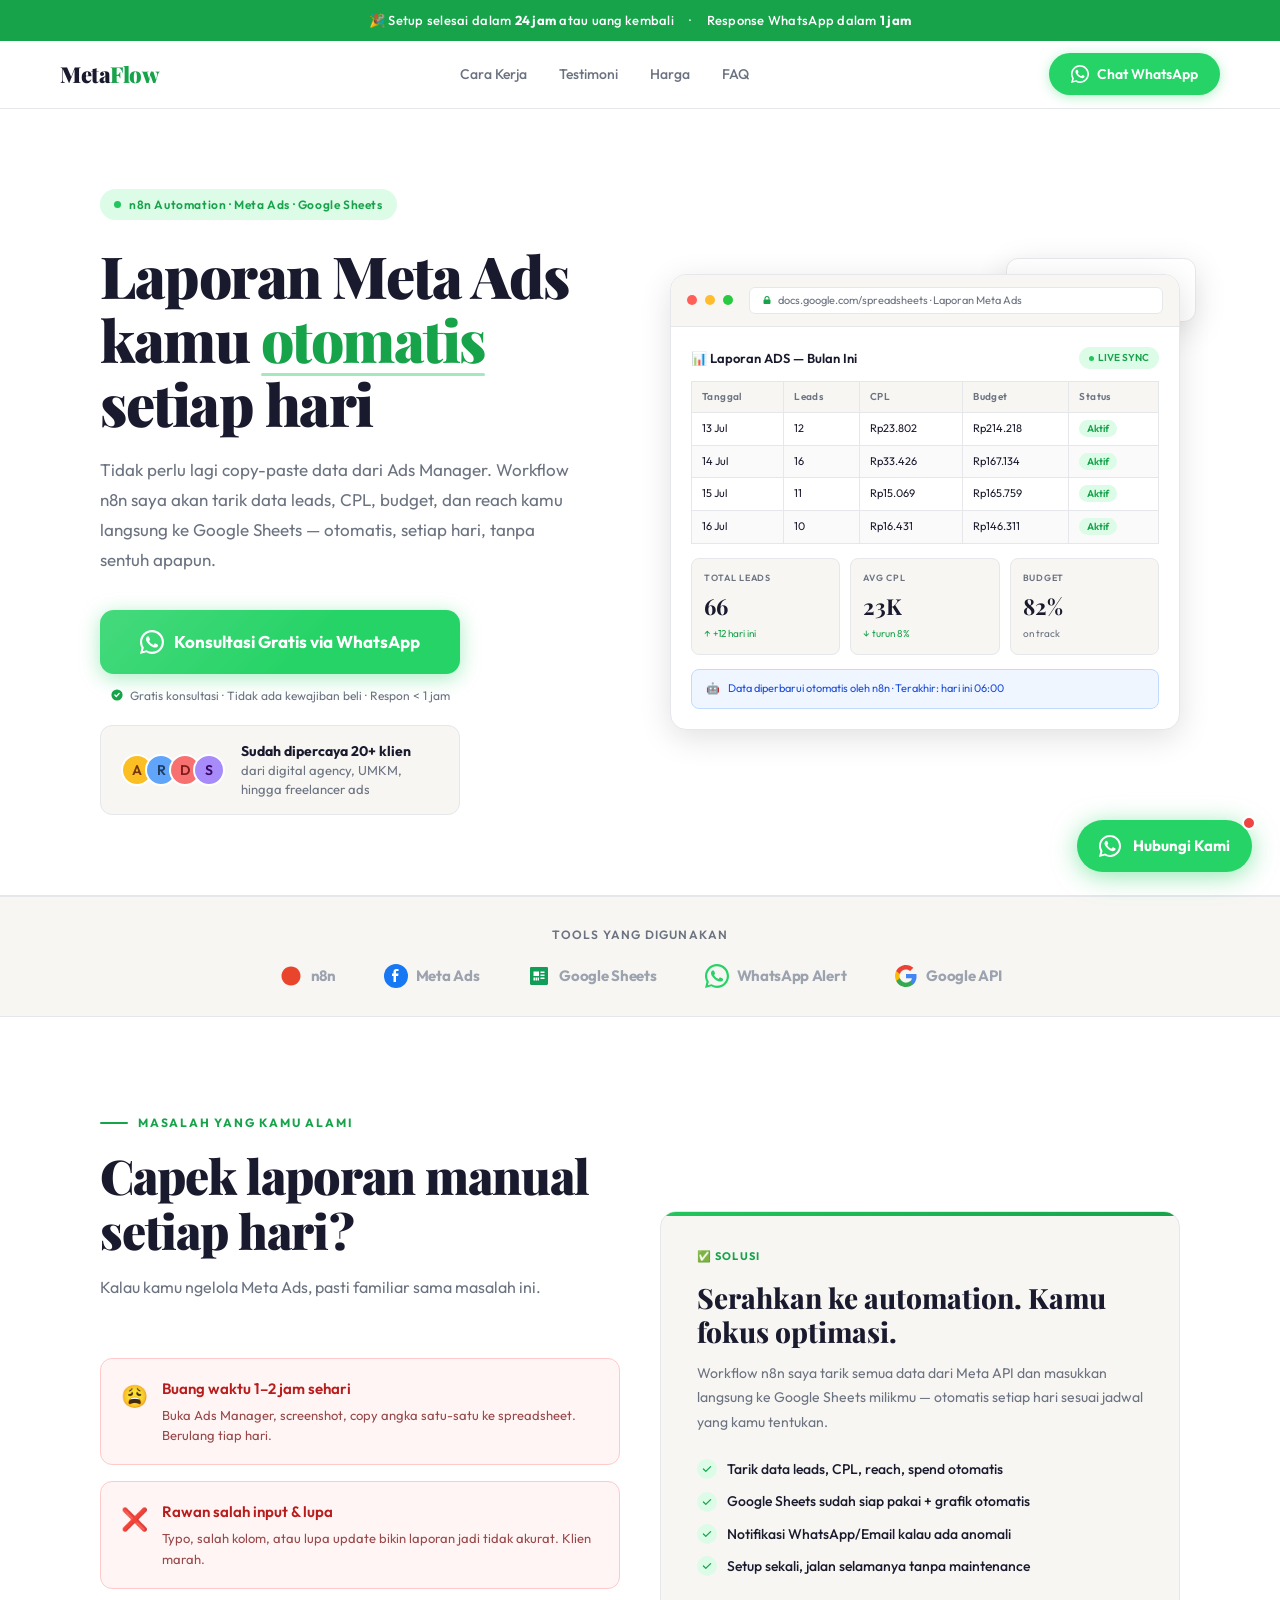
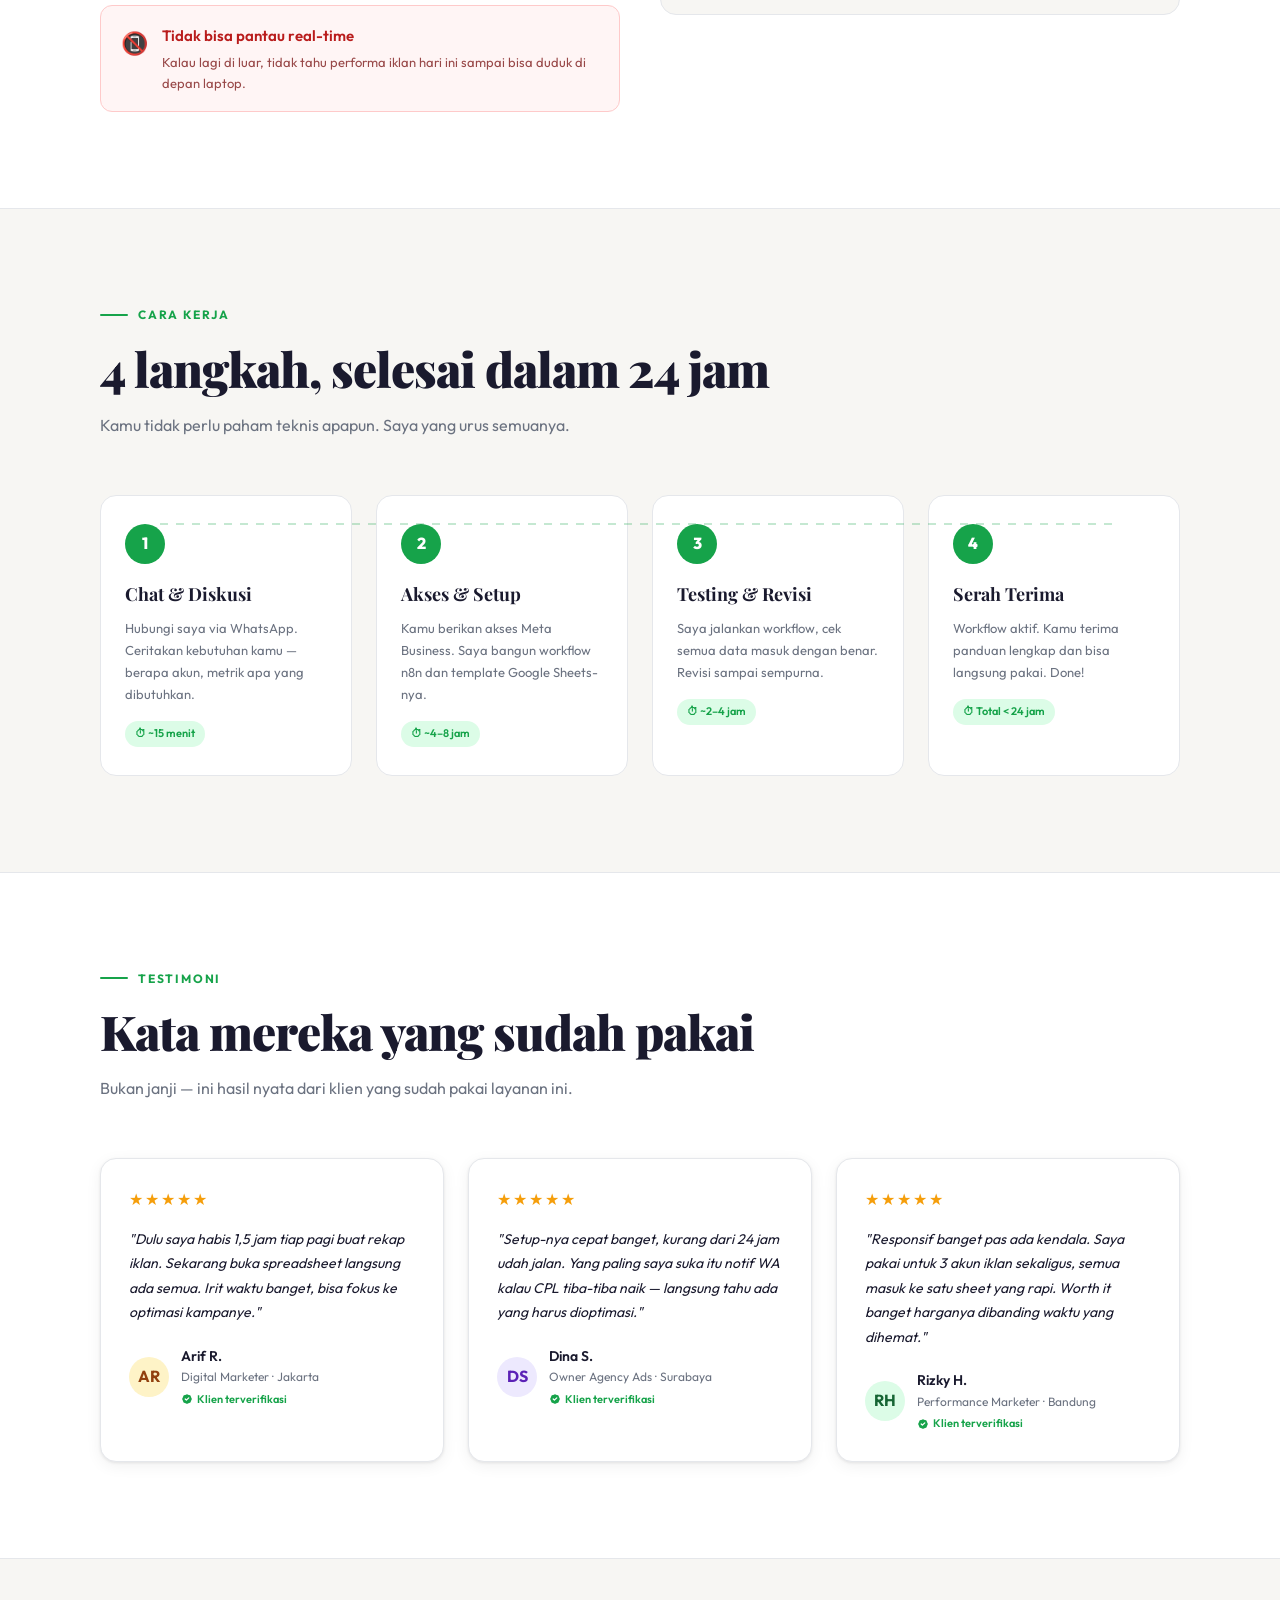
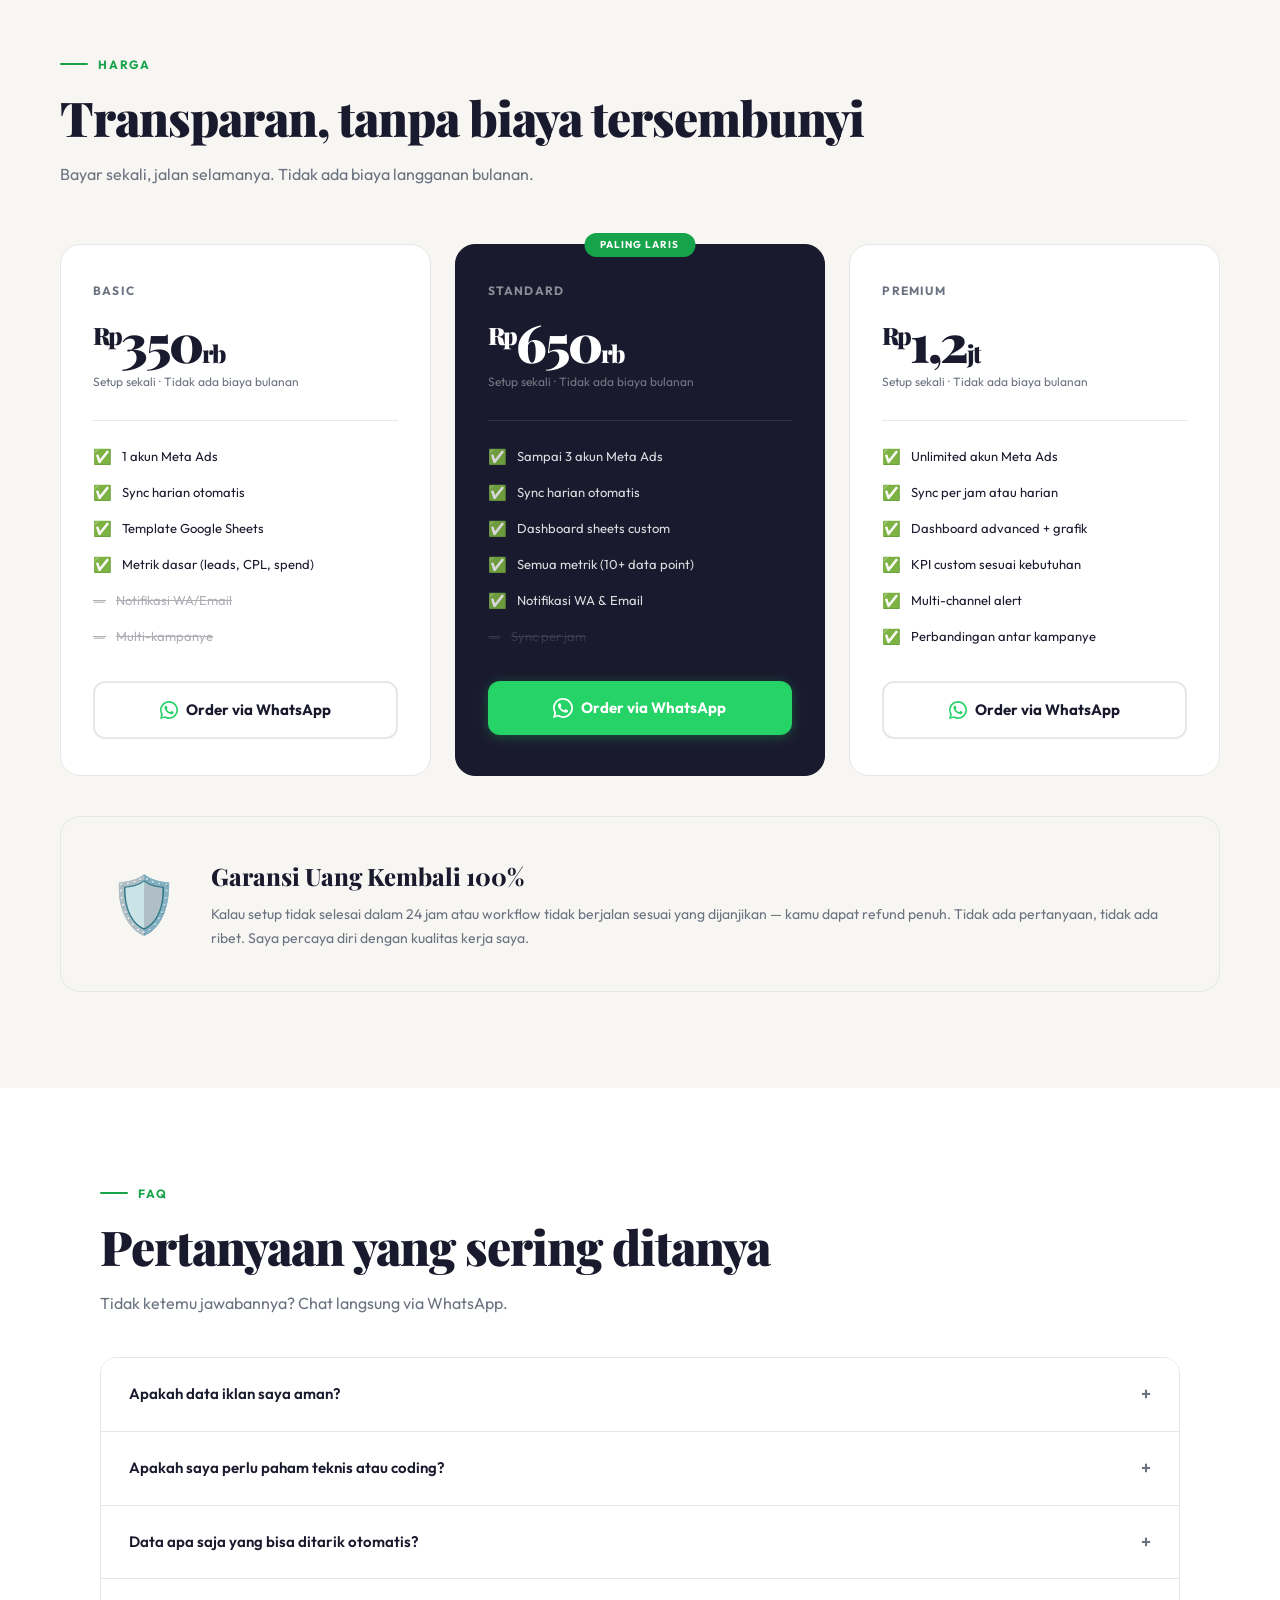
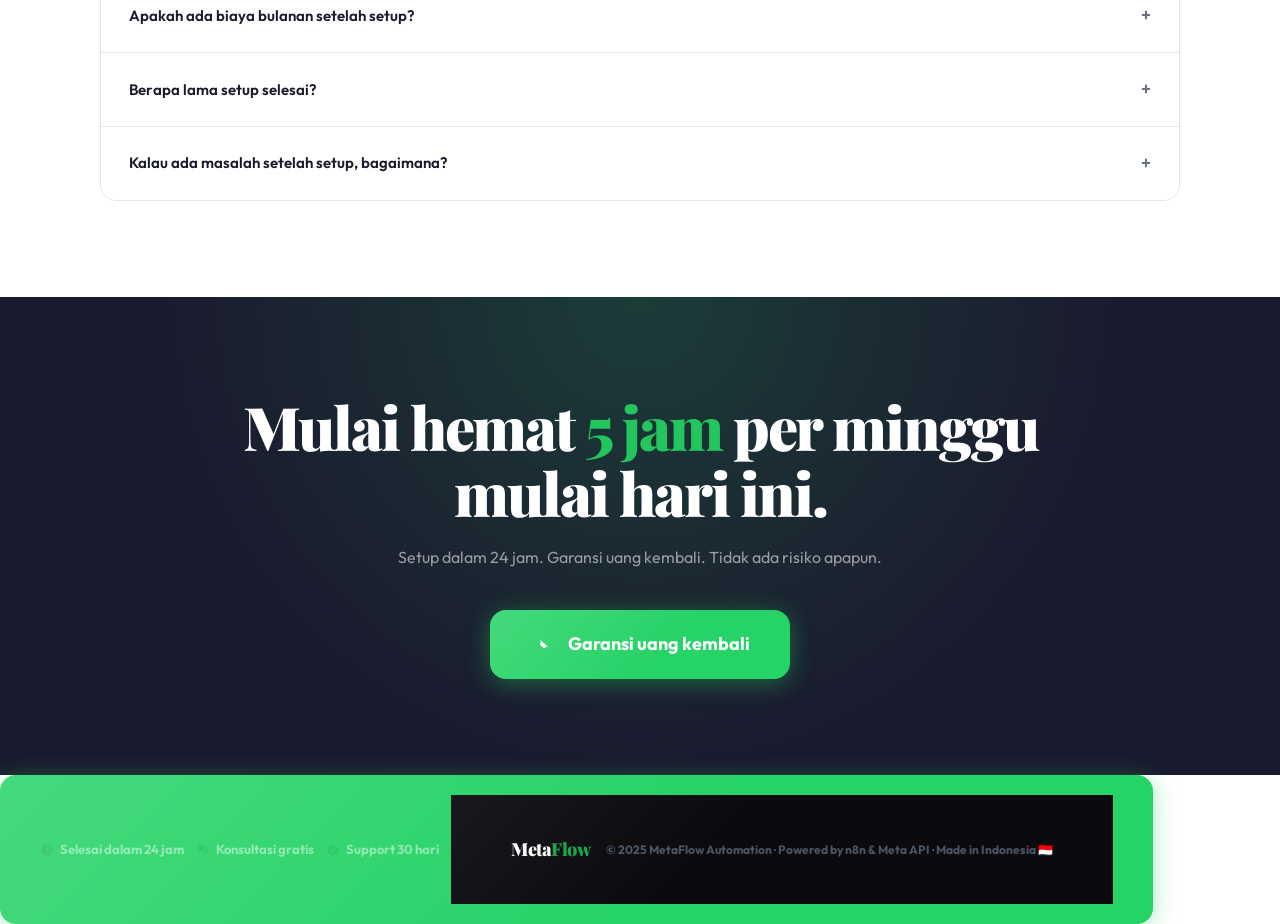
==== index.html @ 10398ea0 "Rename LP_Laporan_Otomatis_Meta_Ads.html to index.html" ====
<!DOCTYPE html>
<html lang="en">
<head>
<meta charset="UTF-8">
<meta name="viewport" content="width=device-width, initial-scale=1.0">
<title>MetaFlow — Auto Meta Ads Reporting to Google Sheets</title>
<link href="https://fonts.googleapis.com/css2?family=Playfair+Display:wght@700;800;900&family=Outfit:wght@300;400;500;600&display=swap" rel="stylesheet">
<link rel="stylesheet" href="style.css">
</head>
<body>

<!-- Topbar -->
<div class="topbar">
  🎉 Setup selesai dalam <strong>24 jam</strong> atau uang kembali
  <span>·</span>
  Response WhatsApp dalam <strong>1 jam</strong>
</div>

<!-- Nav -->
<nav>
  <div class="logo">Meta<em>Flow</em></div>
  <div class="nav-links">
    <a href="#how">Cara Kerja</a>
    <a href="#testi">Testimoni</a>
    <a href="#pricing">Harga</a>
    <a href="#faq">FAQ</a>
  </div>
  <a href="https://wa.me/6285136523690?text=Halo%20min,%20saya%20tertarik%20dengan%20layanan%20laporan%20meta%20Ads%20otomatis" class="nav-wa" target="_blank">
    <svg viewBox="0 0 24 24" fill="currentColor"><path d="M17.472 14.382c-.297-.149-1.758-.867-2.03-.967-.273-.099-.471-.148-.67.15-.197.297-.767.966-.94 1.164-.173.199-.347.223-.644.075-.297-.15-1.255-.463-2.39-1.475-.883-.788-1.48-1.761-1.653-2.059-.173-.297-.018-.458.13-.606.134-.133.298-.347.446-.52.149-.174.198-.298.298-.497.099-.198.05-.371-.025-.52-.075-.149-.669-1.612-.916-2.207-.242-.579-.487-.5-.669-.51-.173-.008-.371-.01-.57-.01-.198 0-.52.074-.792.372-.272.297-1.04 1.016-1.04 2.479 0 1.462 1.065 2.875 1.213 3.074.149.198 2.096 3.2 5.077 4.487.709.306 1.262.489 1.694.625.712.227 1.36.195 1.871.118.571-.085 1.758-.719 2.006-1.413.248-.694.248-1.289.173-1.413-.074-.124-.272-.198-.57-.347z"/><path d="M12 0C5.373 0 0 5.373 0 12c0 2.122.552 4.112 1.516 5.842L0 24l6.335-1.652A11.954 11.954 0 0012 24c6.627 0 12-5.373 12-12S18.627 0 12 0zm0 21.818a9.818 9.818 0 01-5.002-1.366l-.358-.214-3.76.98.999-3.645-.234-.374A9.818 9.818 0 0112 2.182c5.42 0 9.818 4.398 9.818 9.818 0 5.421-4.398 9.818-9.818 9.818z"/></svg>
    Chat WhatsApp
  </a>
</nav>

<!-- HERO -->
<div style="border-bottom:1px solid var(--border)">
<div class="hero">
  <!-- Left -->
  <div>
    <div class="hero-eyebrow">n8n Automation · Meta Ads · Google Sheets</div>
    <h1>Laporan Meta Ads kamu <mark>otomatis</mark> setiap hari</h1>
    <p class="hero-desc">
      Tidak perlu lagi copy-paste data dari Ads Manager. Workflow n8n saya akan tarik data leads, CPL, budget, dan reach kamu langsung ke Google Sheets — otomatis, setiap hari, tanpa sentuh apapun.
    </p>
    <div class="hero-ctas">
      <a href="https://wa.me/6285136523690?text=Halo%20min,%20saya%20tertarik%20dengan%20layanan%20laporan%20meta%20Ads%20otomatis" class="btn-wa-main" target="_blank">
        <svg viewBox="0 0 24 24" fill="currentColor"><path d="M17.472 14.382c-.297-.149-1.758-.867-2.03-.967-.273-.099-.471-.148-.67.15-.197.297-.767.966-.94 1.164-.173.199-.347.223-.644.075-.297-.15-1.255-.463-2.39-1.475-.883-.788-1.48-1.761-1.653-2.059-.173-.297-.018-.458.13-.606.134-.133.298-.347.446-.52.149-.174.198-.298.298-.497.099-.198.05-.371-.025-.52-.075-.149-.669-1.612-.916-2.207-.242-.579-.487-.5-.669-.51-.173-.008-.371-.01-.57-.01-.198 0-.52.074-.792.372-.272.297-1.04 1.016-1.04 2.479 0 1.462 1.065 2.875 1.213 3.074.149.198 2.096 3.2 5.077 4.487.709.306 1.262.489 1.694.625.712.227 1.36.195 1.871.118.571-.085 1.758-.719 2.006-1.413.248-.694.248-1.289.173-1.413-.074-.124-.272-.198-.57-.347z"/><path d="M12 0C5.373 0 0 5.373 0 12c0 2.122.552 4.112 1.516 5.842L0 24l6.335-1.652A11.954 11.954 0 0012 24c6.627 0 12-5.373 12-12S18.627 0 12 0zm0 21.818a9.818 9.818 0 01-5.002-1.366l-.358-.214-3.76.98.999-3.645-.234-.374A9.818 9.818 0 0112 2.182c5.42 0 9.818 4.398 9.818 9.818 0 5.421-4.398 9.818-9.818 9.818z"/></svg>
        Konsultasi Gratis via WhatsApp
      </a>
      <div class="btn-wa-sub">
        <svg viewBox="0 0 20 20" fill="currentColor"><path fill-rule="evenodd" d="M10 18a8 8 0 100-16 8 8 0 000 16zm3.707-9.293a1 1 0 00-1.414-1.414L9 10.586 7.707 9.293a1 1 0 00-1.414 1.414l2 2a1 1 0 001.414 0l4-4z" clip-rule="evenodd"/></svg>
        Gratis konsultasi · Tidak ada kewajiban beli · Respon &lt; 1 jam
      </div>
      <div class="hero-trust">
        <div class="trust-avatars">
          <div class="av av-1">A</div>
          <div class="av av-2">R</div>
          <div class="av av-3">D</div>
          <div class="av av-4">S</div>
        </div>
        <div class="trust-text">
          <strong>Sudah dipercaya 20+ klien</strong>
          dari digital agency, UMKM, hingga freelancer ads
        </div>
      </div>
    </div>
  </div>

  <!-- Right: Mockup -->
  <div class="hero-visual">
    <div class="badge-float" style="top:-16px;right:-16px">
      <div class="badge-float-icon">⚡</div>
      <div>
        <div style="font-size:13px;font-weight:700;color:var(--ink)">Auto-Sync</div>
        <div class="badge-float-text">Jalan tiap hari otomatis</div>
      </div>
    </div>
    <div class="mockup-wrap">
      <div class="mockup-bar">
        <div class="dot dot-r"></div>
        <div class="dot dot-y"></div>
        <div class="dot dot-g"></div>
        <div class="mockup-url">
          <svg viewBox="0 0 20 20" fill="currentColor"><path fill-rule="evenodd" d="M5 9V7a5 5 0 0110 0v2a2 2 0 012 2v5a2 2 0 01-2 2H5a2 2 0 01-2-2v-5a2 2 0 012-2zm8-2v2H7V7a3 3 0 016 0z" clip-rule="evenodd"/></svg>
          docs.google.com/spreadsheets · Laporan Meta Ads
        </div>
      </div>
      <div class="sheet-mock">
        <div class="sheet-title">
          📊 Laporan ADS — Bulan Ini
          <span class="sheet-live">LIVE SYNC</span>
        </div>
        <table class="sheet-table">
          <thead>
            <tr>
              <th>Tanggal</th><th>Leads</th><th>CPL</th><th>Budget</th><th>Status</th>
            </tr>
          </thead>
          <tbody>
            <tr><td>13 Jul</td><td>12</td><td>Rp23.802</td><td>Rp214.218</td><td><span class="chip-aktif">Aktif</span></td></tr>
            <tr><td>14 Jul</td><td>16</td><td>Rp33.426</td><td>Rp167.134</td><td><span class="chip-aktif">Aktif</span></td></tr>
            <tr><td>15 Jul</td><td>11</td><td>Rp15.069</td><td>Rp165.759</td><td><span class="chip-aktif">Aktif</span></td></tr>
            <tr><td>16 Jul</td><td>10</td><td>Rp16.431</td><td>Rp146.311</td><td><span class="chip-aktif">Aktif</span></td></tr>
          </tbody>
        </table>
        <div class="kpi-row">
          <div class="kpi-box">
            <div class="kpi-label">TOTAL LEADS</div>
            <div class="kpi-val">66</div>
            <div class="kpi-change up">↑ +12 hari ini</div>
          </div>
          <div class="kpi-box">
            <div class="kpi-label">AVG CPL</div>
            <div class="kpi-val">23K</div>
            <div class="kpi-change up">↓ turun 8%</div>
          </div>
          <div class="kpi-box">
            <div class="kpi-label">BUDGET</div>
            <div class="kpi-val">82%</div>
            <div class="kpi-change" style="color:var(--muted)">on track</div>
          </div>
        </div>
        <div class="auto-note">
          <span>🤖</span>
          <span>Data diperbarui otomatis oleh n8n · Terakhir: hari ini 06:00</span>
        </div>
      </div>
    </div>
  </div>
</div>
</div>

<!-- LOGOS -->
<div class="logos-section">
  <div class="logos-label">TOOLS YANG DIGUNAKAN</div>
  <div class="logos-row">
    <div class="logo-item">
      <svg viewBox="0 0 24 24" fill="#e8452c"><path d="M21.5 12c0 5.25-4.25 9.5-9.5 9.5S2.5 17.25 2.5 12 6.75 2.5 12 2.5 21.5 6.75 21.5 12z"/></svg>
      n8n
    </div>
    <div class="logo-item">
      <svg viewBox="0 0 24 24" fill="#1877f2"><rect width="24" height="24" rx="12" fill="#1877f2"/><path d="M14.5 7h-1.8C12.1 7 12 7.4 12 8v1.5h2.5l-.3 2.5H12V18h-2.5v-6H8V9.5h1.5V7.8C9.5 6 10.6 5 12.3 5c.8 0 2.2.1 2.2.1V7z" fill="white"/></svg>
      Meta Ads
    </div>
    <div class="logo-item">
      <svg viewBox="0 0 24 24"><path fill="#0f9d58" d="M19.86 3H4.14A1.14 1.14 0 003 4.14v15.72A1.14 1.14 0 004.14 21h15.72A1.14 1.14 0 0021 19.86V4.14A1.14 1.14 0 0019.86 3z"/><path fill="white" d="M13.5 7.5h4v1.5h-4zm0 3h4v1.5h-4zm0 3h4v1.5h-4zM6.5 7.5h5.5v4.5H6.5zm0 6h1.5v3H6.5zm2 0h1.5v3H8.5zm2 0h1.5v3h-1.5z"/></svg>
      Google Sheets
    </div>
    <div class="logo-item">
      <svg viewBox="0 0 24 24" fill="#25D366"><path d="M17.472 14.382c-.297-.149-1.758-.867-2.03-.967-.273-.099-.471-.148-.67.15-.197.297-.767.966-.94 1.164-.173.199-.347.223-.644.075-.297-.15-1.255-.463-2.39-1.475-.883-.788-1.48-1.761-1.653-2.059-.173-.297-.018-.458.13-.606.134-.133.298-.347.446-.52.149-.174.198-.298.298-.497.099-.198.05-.371-.025-.52-.075-.149-.669-1.612-.916-2.207-.242-.579-.487-.5-.669-.51-.173-.008-.371-.01-.57-.01-.198 0-.52.074-.792.372-.272.297-1.04 1.016-1.04 2.479 0 1.462 1.065 2.875 1.213 3.074.149.198 2.096 3.2 5.077 4.487.709.306 1.262.489 1.694.625.712.227 1.36.195 1.871.118.571-.085 1.758-.719 2.006-1.413.248-.694.248-1.289.173-1.413-.074-.124-.272-.198-.57-.347z"/><path d="M12 0C5.373 0 0 5.373 0 12c0 2.122.552 4.112 1.516 5.842L0 24l6.335-1.652A11.954 11.954 0 0012 24c6.627 0 12-5.373 12-12S18.627 0 12 0zm0 21.818a9.818 9.818 0 01-5.002-1.366l-.358-.214-3.76.98.999-3.645-.234-.374A9.818 9.818 0 0112 2.182c5.42 0 9.818 4.398 9.818 9.818 0 5.421-4.398 9.818-9.818 9.818z"/></svg>
      WhatsApp Alert
    </div>
    <div class="logo-item">
      <svg viewBox="0 0 24 24" fill="#4285f4"><path d="M22.56 12.25c0-.78-.07-1.53-.2-2.25H12v4.26h5.92c-.26 1.37-1.04 2.53-2.21 3.31v2.77h3.57c2.08-1.92 3.28-4.74 3.28-8.09z"/><path fill="#34a853" d="M12 23c2.97 0 5.46-.98 7.28-2.66l-3.57-2.77c-.98.66-2.23 1.06-3.71 1.06-2.86 0-5.29-1.93-6.16-4.53H2.18v2.84C3.99 20.53 7.7 23 12 23z"/><path fill="#fbbc05" d="M5.84 14.09c-.22-.66-.35-1.36-.35-2.09s.13-1.43.35-2.09V7.07H2.18C1.43 8.55 1 10.22 1 12s.43 3.45 1.18 4.93l2.85-2.22.81-.62z"/><path fill="#ea4335" d="M12 5.38c1.62 0 3.06.56 4.21 1.64l3.15-3.15C17.45 2.09 14.97 1 12 1 7.7 1 3.99 3.47 2.18 7.07l3.66 2.84c.87-2.6 3.3-4.53 6.16-4.53z"/></svg>
      Google API
    </div>
  </div>
</div>

<!-- PROBLEM / SOLUTION -->
<section id="problem">
  <div class="problem-grid">
    <div>
      <div class="section-super">MASALAH YANG KAMU ALAMI</div>
      <h2 class="section-h2">Capek laporan manual setiap hari?</h2>
      <p class="section-sub">Kalau kamu ngelola Meta Ads, pasti familiar sama masalah ini.</p>
      <div class="problem-list reveal">
        <div class="problem-item">
          <div class="problem-icon">😩</div>
          <div class="problem-text">
            <strong>Buang waktu 1–2 jam sehari</strong>
            <p>Buka Ads Manager, screenshot, copy angka satu-satu ke spreadsheet. Berulang tiap hari.</p>
          </div>
        </div>
        <div class="problem-item">
          <div class="problem-icon">❌</div>
          <div class="problem-text">
            <strong>Rawan salah input & lupa</strong>
            <p>Typo, salah kolom, atau lupa update bikin laporan jadi tidak akurat. Klien marah.</p>
          </div>
        </div>
        <div class="problem-item">
          <div class="problem-icon">📵</div>
          <div class="problem-text">
            <strong>Tidak bisa pantau real-time</strong>
            <p>Kalau lagi di luar, tidak tahu performa iklan hari ini sampai bisa duduk di depan laptop.</p>
          </div>
        </div>
      </div>
    </div>
    <div class="solution-card reveal">
      <div class="solution-tag">✅ SOLUSI</div>
      <div class="solution-h">Serahkan ke automation. Kamu fokus optimasi.</div>
      <p class="solution-p">Workflow n8n saya tarik semua data dari Meta API dan masukkan langsung ke Google Sheets milikmu — otomatis setiap hari sesuai jadwal yang kamu tentukan.</p>
      <div class="solution-features">
        <div class="sf-item">
          <div class="sf-check"><svg viewBox="0 0 20 20" fill="currentColor"><path fill-rule="evenodd" d="M16.707 5.293a1 1 0 010 1.414l-8 8a1 1 0 01-1.414 0l-4-4a1 1 0 011.414-1.414L8 12.586l7.293-7.293a1 1 0 011.414 0z" clip-rule="evenodd"/></svg></div>
          Tarik data leads, CPL, reach, spend otomatis
        </div>
        <div class="sf-item">
          <div class="sf-check"><svg viewBox="0 0 20 20" fill="currentColor"><path fill-rule="evenodd" d="M16.707 5.293a1 1 0 010 1.414l-8 8a1 1 0 01-1.414 0l-4-4a1 1 0 011.414-1.414L8 12.586l7.293-7.293a1 1 0 011.414 0z" clip-rule="evenodd"/></svg></div>
          Google Sheets sudah siap pakai + grafik otomatis
        </div>
        <div class="sf-item">
          <div class="sf-check"><svg viewBox="0 0 20 20" fill="currentColor"><path fill-rule="evenodd" d="M16.707 5.293a1 1 0 010 1.414l-8 8a1 1 0 01-1.414 0l-4-4a1 1 0 011.414-1.414L8 12.586l7.293-7.293a1 1 0 011.414 0z" clip-rule="evenodd"/></svg></div>
          Notifikasi WhatsApp/Email kalau ada anomali
        </div>
        <div class="sf-item">
          <div class="sf-check"><svg viewBox="0 0 20 20" fill="currentColor"><path fill-rule="evenodd" d="M16.707 5.293a1 1 0 010 1.414l-8 8a1 1 0 01-1.414 0l-4-4a1 1 0 011.414-1.414L8 12.586l7.293-7.293a1 1 0 011.414 0z" clip-rule="evenodd"/></svg></div>
          Setup sekali, jalan selamanya tanpa maintenance
        </div>
      </div>
    </div>
  </div>
</section>

<!-- HOW IT WORKS -->
<div class="how-section" id="how" style="padding: 96px 0">
  <div style="max-width:1200px;margin:0 auto;padding:0 60px">
    <div class="section-super">CARA KERJA</div>
    <h2 class="section-h2">4 langkah, selesai dalam 24 jam</h2>
    <p class="section-sub">Kamu tidak perlu paham teknis apapun. Saya yang urus semuanya.</p>
    <div class="how-steps reveal">
      <div class="how-step">
        <div class="step-badge">1</div>
        <h3>Chat & Diskusi</h3>
        <p>Hubungi saya via WhatsApp. Ceritakan kebutuhan kamu — berapa akun, metrik apa yang dibutuhkan.</p>
        <div class="step-time">⏱ ~15 menit</div>
      </div>
      <div class="how-step">
        <div class="step-badge">2</div>
        <h3>Akses & Setup</h3>
        <p>Kamu berikan akses Meta Business. Saya bangun workflow n8n dan template Google Sheets-nya.</p>
        <div class="step-time">⏱ ~4–8 jam</div>
      </div>
      <div class="how-step">
        <div class="step-badge">3</div>
        <h3>Testing & Revisi</h3>
        <p>Saya jalankan workflow, cek semua data masuk dengan benar. Revisi sampai sempurna.</p>
        <div class="step-time">⏱ ~2–4 jam</div>
      </div>
      <div class="how-step">
        <div class="step-badge">4</div>
        <h3>Serah Terima</h3>
        <p>Workflow aktif. Kamu terima panduan lengkap dan bisa langsung pakai. Done!</p>
        <div class="step-time">⏱ Total &lt; 24 jam</div>
      </div>
    </div>
  </div>
</div>

<!-- TESTIMONIALS -->
<section id="testi">
  <div class="section-super">TESTIMONI</div>
  <h2 class="section-h2">Kata mereka yang sudah pakai</h2>
  <p class="section-sub">Bukan janji — ini hasil nyata dari klien yang sudah pakai layanan ini.</p>
  <div class="testi-grid reveal">
    <div class="testi-card">
      <div class="stars">★★★★★</div>
      <p class="testi-text">"Dulu saya habis 1,5 jam tiap pagi buat rekap iklan. Sekarang buka spreadsheet langsung ada semua. Irit waktu banget, bisa fokus ke optimasi kampanye."</p>
      <div class="testi-author">
        <div class="testi-av" style="background:#fef3c7;color:#92400e">AR</div>
        <div>
          <div class="testi-name">Arif R.</div>
          <div class="testi-role">Digital Marketer · Jakarta</div>
          <div class="verified">
            <svg viewBox="0 0 20 20" fill="currentColor"><path fill-rule="evenodd" d="M6.267 3.455a3.066 3.066 0 001.745-.723 3.066 3.066 0 013.976 0 3.066 3.066 0 001.745.723 3.066 3.066 0 012.812 2.812c.051.643.304 1.254.723 1.745a3.066 3.066 0 010 3.976 3.066 3.066 0 00-.723 1.745 3.066 3.066 0 01-2.812 2.812 3.066 3.066 0 00-1.745.723 3.066 3.066 0 01-3.976 0 3.066 3.066 0 00-1.745-.723 3.066 3.066 0 01-2.812-2.812 3.066 3.066 0 00-.723-1.745 3.066 3.066 0 010-3.976 3.066 3.066 0 00.723-1.745 3.066 3.066 0 012.812-2.812zm7.44 5.252a1 1 0 00-1.414-1.414L9 10.586 7.707 9.293a1 1 0 00-1.414 1.414l2 2a1 1 0 001.414 0l4-4z" clip-rule="evenodd"/></svg>
            Klien terverifikasi
          </div>
        </div>
      </div>
    </div>
    <div class="testi-card">
      <div class="stars">★★★★★</div>
      <p class="testi-text">"Setup-nya cepat banget, kurang dari 24 jam udah jalan. Yang paling saya suka itu notif WA kalau CPL tiba-tiba naik — langsung tahu ada yang harus dioptimasi."</p>
      <div class="testi-author">
        <div class="testi-av" style="background:#ede9fe;color:#5b21b6">DS</div>
        <div>
          <div class="testi-name">Dina S.</div>
          <div class="testi-role">Owner Agency Ads · Surabaya</div>
          <div class="verified">
            <svg viewBox="0 0 20 20" fill="currentColor"><path fill-rule="evenodd" d="M6.267 3.455a3.066 3.066 0 001.745-.723 3.066 3.066 0 013.976 0 3.066 3.066 0 001.745.723 3.066 3.066 0 012.812 2.812c.051.643.304 1.254.723 1.745a3.066 3.066 0 010 3.976 3.066 3.066 0 00-.723 1.745 3.066 3.066 0 01-2.812 2.812 3.066 3.066 0 00-1.745.723 3.066 3.066 0 01-3.976 0 3.066 3.066 0 00-1.745-.723 3.066 3.066 0 01-2.812-2.812 3.066 3.066 0 00-.723-1.745 3.066 3.066 0 010-3.976 3.066 3.066 0 00.723-1.745 3.066 3.066 0 012.812-2.812zm7.44 5.252a1 1 0 00-1.414-1.414L9 10.586 7.707 9.293a1 1 0 00-1.414 1.414l2 2a1 1 0 001.414 0l4-4z" clip-rule="evenodd"/></svg>
            Klien terverifikasi
          </div>
        </div>
      </div>
    </div>
    <div class="testi-card">
      <div class="stars">★★★★★</div>
      <p class="testi-text">"Responsif banget pas ada kendala. Saya pakai untuk 3 akun iklan sekaligus, semua masuk ke satu sheet yang rapi. Worth it banget harganya dibanding waktu yang dihemat."</p>
      <div class="testi-author">
        <div class="testi-av" style="background:#dcfce7;color:#166534">RH</div>
        <div>
          <div class="testi-name">Rizky H.</div>
          <div class="testi-role">Performance Marketer · Bandung</div>
          <div class="verified">
            <svg viewBox="0 0 20 20" fill="currentColor"><path fill-rule="evenodd" d="M6.267 3.455a3.066 3.066 0 001.745-.723 3.066 3.066 0 013.976 0 3.066 3.066 0 001.745.723 3.066 3.066 0 012.812 2.812c.051.643.304 1.254.723 1.745a3.066 3.066 0 010 3.976 3.066 3.066 0 00-.723 1.745 3.066 3.066 0 01-2.812 2.812 3.066 3.066 0 00-1.745.723 3.066 3.066 0 01-3.976 0 3.066 3.066 0 00-1.745-.723 3.066 3.066 0 01-2.812-2.812 3.066 3.066 0 00-.723-1.745 3.066 3.066 0 010-3.976 3.066 3.066 0 00.723-1.745 3.066 3.066 0 012.812-2.812zm7.44 5.252a1 1 0 00-1.414-1.414L9 10.586 7.707 9.293a1 1 0 00-1.414 1.414l2 2a1 1 0 001.414 0l4-4z" clip-rule="evenodd"/></svg>
            Klien terverifikasi
          </div>
        </div>
      </div>
    </div>
  </div>
</section>

<!-- PRICING -->
<section id="pricing" style="background:var(--off);max-width:100%;padding:96px 60px;border-top:1px solid var(--border)">
<div style="max-width:1200px;margin:0 auto">
  <div class="section-super">HARGA</div>
  <h2 class="section-h2">Transparan, tanpa biaya tersembunyi</h2>
  <p class="section-sub">Bayar sekali, jalan selamanya. Tidak ada biaya langganan bulanan.</p>
  <div class="pricing-grid reveal">
    <div class="price-card">
      <div class="price-tier">BASIC</div>
      <div class="price-num"><span class="price-sup">Rp</span>350<span style="font-size:24px">rb</span></div>
      <div class="price-note">Setup sekali · Tidak ada biaya bulanan</div>
      <div class="price-sep"></div>
      <div class="feat-list">
        <div class="feat-item"><span class="feat-icon">✅</span> 1 akun Meta Ads</div>
        <div class="feat-item"><span class="feat-icon">✅</span> Sync harian otomatis</div>
        <div class="feat-item"><span class="feat-icon">✅</span> Template Google Sheets</div>
        <div class="feat-item"><span class="feat-icon">✅</span> Metrik dasar (leads, CPL, spend)</div>
        <div class="feat-item off"><span class="feat-icon">—</span> Notifikasi WA/Email</div>
        <div class="feat-item off"><span class="feat-icon">—</span> Multi-kampanye</div>
      </div>
      <a href="https://wa.me/6285136523690?text=Halo%20min,%20saya%20mau%20order%20paket%20Basic%20Meta%20Ads%20Automation" class="btn-order btn-order-outline" target="_blank">
        <svg viewBox="0 0 24 24" fill="currentColor" style="width:18px;height:18px;color:var(--wa)"><path d="M17.472 14.382c-.297-.149-1.758-.867-2.03-.967-.273-.099-.471-.148-.67.15-.197.297-.767.966-.94 1.164-.173.199-.347.223-.644.075-.297-.15-1.255-.463-2.39-1.475-.883-.788-1.48-1.761-1.653-2.059-.173-.297-.018-.458.13-.606.134-.133.298-.347.446-.52.149-.174.198-.298.298-.497.099-.198.05-.371-.025-.52-.075-.149-.669-1.612-.916-2.207-.242-.579-.487-.5-.669-.51-.173-.008-.371-.01-.57-.01-.198 0-.52.074-.792.372-.272.297-1.04 1.016-1.04 2.479 0 1.462 1.065 2.875 1.213 3.074.149.198 2.096 3.2 5.077 4.487.709.306 1.262.489 1.694.625.712.227 1.36.195 1.871.118.571-.085 1.758-.719 2.006-1.413.248-.694.248-1.289.173-1.413-.074-.124-.272-.198-.57-.347z"/><path d="M12 0C5.373 0 0 5.373 0 12c0 2.122.552 4.112 1.516 5.842L0 24l6.335-1.652A11.954 11.954 0 0012 24c6.627 0 12-5.373 12-12S18.627 0 12 0zm0 21.818a9.818 9.818 0 01-5.002-1.366l-.358-.214-3.76.98.999-3.645-.234-.374A9.818 9.818 0 0112 2.182c5.42 0 9.818 4.398 9.818 9.818 0 5.421-4.398 9.818-9.818 9.818z"/></svg>
        Order via WhatsApp
      </a>
    </div>

    <div class="price-card featured">
      <div class="pop-tag">PALING LARIS</div>
      <div class="price-tier">STANDARD</div>
      <div class="price-num"><span class="price-sup">Rp</span>650<span style="font-size:24px">rb</span></div>
      <div class="price-note">Setup sekali · Tidak ada biaya bulanan</div>
      <div class="price-sep"></div>
      <div class="feat-list" style="color:rgba(255,255,255,0.85)">
        <div class="feat-item"><span class="feat-icon">✅</span> Sampai 3 akun Meta Ads</div>
        <div class="feat-item"><span class="feat-icon">✅</span> Sync harian otomatis</div>
        <div class="feat-item"><span class="feat-icon">✅</span> Dashboard sheets custom</div>
        <div class="feat-item"><span class="feat-icon">✅</span> Semua metrik (10+ data point)</div>
        <div class="feat-item"><span class="feat-icon">✅</span> Notifikasi WA & Email</div>
        <div class="feat-item off" style="color:rgba(255,255,255,0.35)"><span class="feat-icon">—</span> Sync per jam</div>
      </div>
      <a href="https://wa.me/6285136523690?text=Halo%2C%20saya%20mau%20order%20paket%20Standard%20Meta%20Ads%20Automation" class="btn-order btn-order-wa" target="_blank">
        <svg viewBox="0 0 24 24" fill="currentColor"><path d="M17.472 14.382c-.297-.149-1.758-.867-2.03-.967-.273-.099-.471-.148-.67.15-.197.297-.767.966-.94 1.164-.173.199-.347.223-.644.075-.297-.15-1.255-.463-2.39-1.475-.883-.788-1.48-1.761-1.653-2.059-.173-.297-.018-.458.13-.606.134-.133.298-.347.446-.52.149-.174.198-.298.298-.497.099-.198.05-.371-.025-.52-.075-.149-.669-1.612-.916-2.207-.242-.579-.487-.5-.669-.51-.173-.008-.371-.01-.57-.01-.198 0-.52.074-.792.372-.272.297-1.04 1.016-1.04 2.479 0 1.462 1.065 2.875 1.213 3.074.149.198 2.096 3.2 5.077 4.487.709.306 1.262.489 1.694.625.712.227 1.36.195 1.871.118.571-.085 1.758-.719 2.006-1.413.248-.694.248-1.289.173-1.413-.074-.124-.272-.198-.57-.347z"/><path d="M12 0C5.373 0 0 5.373 0 12c0 2.122.552 4.112 1.516 5.842L0 24l6.335-1.652A11.954 11.954 0 0012 24c6.627 0 12-5.373 12-12S18.627 0 12 0zm0 21.818a9.818 9.818 0 01-5.002-1.366l-.358-.214-3.76.98.999-3.645-.234-.374A9.818 9.818 0 0112 2.182c5.42 0 9.818 4.398 9.818 9.818 0 5.421-4.398 9.818-9.818 9.818z"/></svg>
        Order via WhatsApp
      </a>
    </div>

    <div class="price-card">
      <div class="price-tier">PREMIUM</div>
      <div class="price-num"><span class="price-sup">Rp</span>1,2<span style="font-size:24px">jt</span></div>
      <div class="price-note">Setup sekali · Tidak ada biaya bulanan</div>
      <div class="price-sep"></div>
      <div class="feat-list">
        <div class="feat-item"><span class="feat-icon">✅</span> Unlimited akun Meta Ads</div>
        <div class="feat-item"><span class="feat-icon">✅</span> Sync per jam atau harian</div>
        <div class="feat-item"><span class="feat-icon">✅</span> Dashboard advanced + grafik</div>
        <div class="feat-item"><span class="feat-icon">✅</span> KPI custom sesuai kebutuhan</div>
        <div class="feat-item"><span class="feat-icon">✅</span> Multi-channel alert</div>
        <div class="feat-item"><span class="feat-icon">✅</span> Perbandingan antar kampanye</div>
      </div>
      <a href="https://wa.me/6285136523690?text=Halo%2C%20saya%20mau%20order%20paket%20Premium%20Meta%20Ads%20Automation" class="btn-order btn-order-outline" target="_blank">
        <svg viewBox="0 0 24 24" fill="currentColor" style="width:18px;height:18px;color:var(--wa)"><path d="M17.472 14.382c-.297-.149-1.758-.867-2.03-.967-.273-.099-.471-.148-.67.15-.197.297-.767.966-.94 1.164-.173.199-.347.223-.644.075-.297-.15-1.255-.463-2.39-1.475-.883-.788-1.48-1.761-1.653-2.059-.173-.297-.018-.458.13-.606.134-.133.298-.347.446-.52.149-.174.198-.298.298-.497.099-.198.05-.371-.025-.52-.075-.149-.669-1.612-.916-2.207-.242-.579-.487-.5-.669-.51-.173-.008-.371-.01-.57-.01-.198 0-.52.074-.792.372-.272.297-1.04 1.016-1.04 2.479 0 1.462 1.065 2.875 1.213 3.074.149.198 2.096 3.2 5.077 4.487.709.306 1.262.489 1.694.625.712.227 1.36.195 1.871.118.571-.085 1.758-.719 2.006-1.413.248-.694.248-1.289.173-1.413-.074-.124-.272-.198-.57-.347z"/><path d="M12 0C5.373 0 0 5.373 0 12c0 2.122.552 4.112 1.516 5.842L0 24l6.335-1.652A11.954 11.954 0 0012 24c6.627 0 12-5.373 12-12S18.627 0 12 0zm0 21.818a9.818 9.818 0 01-5.002-1.366l-.358-.214-3.76.98.999-3.645-.234-.374A9.818 9.818 0 0112 2.182c5.42 0 9.818 4.398 9.818 9.818 0 5.421-4.398 9.818-9.818 9.818z"/></svg>
        Order via WhatsApp
      </a>
    </div>
  </div>

  <div class="guarantee reveal">
    <div class="guarantee-icon">🛡️</div>
    <div>
      <h3>Garansi Uang Kembali 100%</h3>
      <p>Kalau setup tidak selesai dalam 24 jam atau workflow tidak berjalan sesuai yang dijanjikan — kamu dapat refund penuh. Tidak ada pertanyaan, tidak ada ribet. Saya percaya diri dengan kualitas kerja saya.</p>
    </div>
  </div>
</div>
</section>

<!-- FAQ -->
<section id="faq">
  <div class="section-super">FAQ</div>
  <h2 class="section-h2">Pertanyaan yang sering ditanya</h2>
  <p class="section-sub" style="margin-bottom:40px">Tidak ketemu jawabannya? Chat langsung via WhatsApp.</p>
  <div class="faq-list reveal">
    <div class="faq-item">
      <div class="faq-q">Apakah data iklan saya aman? <span class="faq-arrow">+</span></div>
      <div class="faq-a">Sangat aman. Data langsung masuk ke Google Sheets milik kamu sendiri — saya tidak menyimpan data apapun di server saya. Akses Meta Business yang kamu berikan juga bisa kamu cabut kapan saja setelah setup selesai.</div>
    </div>
    <div class="faq-item">
      <div class="faq-q">Apakah saya perlu paham teknis atau coding? <span class="faq-arrow">+</span></div>
      <div class="faq-a">Tidak perlu sama sekali. Kamu cukup berikan akses Meta Business dan Google Sheets, saya yang setup semuanya. Di akhir saya kasih panduan cara pakai dalam bahasa sederhana.</div>
    </div>
    <div class="faq-item">
      <div class="faq-q">Data apa saja yang bisa ditarik otomatis? <span class="faq-arrow">+</span></div>
      <div class="faq-a">Bisa hampir semua metrik dari Meta Ads: jumlah leads, CPL, reach, impressions, clicks, CTR, budget terpakai, cost per click, dan lainnya. Bisa disesuaikan sesuai kebutuhanmu.</div>
    </div>
    <div class="faq-item">
      <div class="faq-q">Apakah ada biaya bulanan setelah setup? <span class="faq-arrow">+</span></div>
      <div class="faq-a">Tidak ada. Bayar sekali, workflow jalan selamanya. Kamu hanya perlu menanggung biaya server/hosting n8n sendiri kalau mau self-hosted (opsional, ada panduan-nya), atau saya bisa bantu setup di cloud gratis dulu.</div>
    </div>
    <div class="faq-item">
      <div class="faq-q">Berapa lama setup selesai? <span class="faq-arrow">+</span></div>
      <div class="faq-a">Maksimal 24 jam setelah semua akses diberikan. Rata-rata klien sudah bisa pakai dalam 4–8 jam saja.</div>
    </div>
    <div class="faq-item">
      <div class="faq-q">Kalau ada masalah setelah setup, bagaimana? <span class="faq-arrow">+</span></div>
      <div class="faq-a">Saya berikan support gratis 30 hari setelah setup. Kalau ada error atau ada yang perlu disesuaikan, hubungi saya via WhatsApp dan saya perbaiki tanpa biaya tambahan.</div>
    </div>
  </div>
</section>

<!-- FINAL CTA -->
<div class="final-cta">
  <h2>Mulai hemat <span>5 jam</span> per minggu<br>mulai hari ini.</h2>
  <p>Setup dalam 24 jam. Garansi uang kembali. Tidak ada risiko apapun.</p>
  <a href="https://wa.me/6285136523690?text=Halo%2C%20saya%20tertarik%20dengan%20layanan%20laporan%20Meta%20Ads%20otomatis.%20Boleh%20konsultasi%20dulu%3F" class="final-btn" target="_blank">
    <svg viewBox="0 0 24 24" fill="currentColor"><path d="M17.472 14.382c-.297-.149-1.758-.867-2.03-.967-.273-.099-.471-.148-.67.15-.197.297-.767.966-.94 1.164-.173.199-.347.223-.644.075-.297-.15-1.255-.463-2.39-1.475-.883-.788-1.48-1.761-1.653-2.059-.173-.297-.018-.458.13-.606.134-.133.298-.347.446-.52.149-.174.198-.298.298-.497.099-.198.05-.371-.025-.52-.075-.149-.669-1.612-.916-2.207-.242-.579-.487-.5 -.669 -.5  - .  - .  - .  - .  - .  - .  - .  - .  - .
      <svg viewBox="0 0 20 20" fill="currentColor"><path fill-rule="evenodd" d="M2.166 4.999A11.954 11.954 0 0010 1.944 11.954 11.954 0 0017.834 5c.11.65.166 1.32.166 2.001 0 5.225-3.34 9.67-8 11.317C5.34 16.67 2 12.225 2 7c0-.682.057-1.35.166-2.001zm11.541 3.708a1 1 0 00-1.414-1.414L9 10.586 7.707 9.293a1 1 0 00-1.414 1.414l2 2a1 1 0 001.414 0l4-4z" clip-rule="evenodd"/></svg>
      Garansi uang kembali
    </div>
    <div class="fr-item">
      <svg viewBox="0 0 20 20" fill="currentColor"><path fill-rule="evenodd" d="M10 18a8 8 0 100-16 8 8 0 000 16zm1-12a1 1 0 10-2 0v4a1 1 0 00.293.707l2.828 2.829a1 1 0 101.415-1.415L11 9.586V6z" clip-rule="evenodd"/></svg>
      Selesai dalam 24 jam
    </div>
    <div class="fr-item">
      <svg viewBox="0 0 20 20" fill="currentColor"><path d="M2 5a2 2 0 012-2h7a2 2 0 012 2v4a2 2 0 01-2 2H9l-3 3v-3H4a2 2 0 01-2-2V5z"/><path d="M15 7v2a4 4 0 01-4 4H9.828l-1.766 1.767c.28.149.599.233.938.233h2l3 3v-3h2a2 2 0 002-2V9a2 2 0 00-2-2h-1z"/></svg>
      Konsultasi gratis
    </div>
    <div class="fr-item">
      <svg viewBox="0 0 20 20" fill="currentColor"><path fill-rule="evenodd" d="M6.267 3.455a3.066 3.066 0 001.745-.723 3.066 3.066 0 013.976 0 3.066 3.066 0 001.745.723 3.066 3.066 0 012.812 2.812c.051.643.304 1.254.723 1.745a3.066 3.066 0 010 3.976 3.066 3.066 0 00-.723 1.745 3.066 3.066 0 01-2.812 2.812 3.066 3.066 0 00-1.745.723 3.066 3.066 0 01-3.976 0 3.066 3.066 0 00-1.745-.723 3.066 3.066 0 01-2.812-2.812 3.066 3.066 0 00-.723-1.745 3.066 3.066 0 010-3.976 3.066 3.066 0 00.723-1.745 3.066 3.066 0 012.812-2.812zm7.44 5.252a1 1 0 00-1.414-1.414L9 10.586 7.707 9.293a1 1 0 00-1.414 1.414l2 2a1 1 0 001.414 0l4-4z" clip-rule="evenodd"/></svg>
      Support 30 hari
    </div>
  </div>
</div>

<!-- Footer -->
<footer>
  <div class="logo">Meta<em>Flow</em></div>
  <p>© 2025 MetaFlow Automation · Powered by n8n & Meta API · Made in Indonesia 🇮🇩</p>
</footer>

<!-- Floating WA Button -->
<a href="https://wa.me/6285136523690?text=Halo%20min,%20saya%20tertarik%20dengan%20layanan%20laporan%20Meta%20Ads%20otomatis" class="float-wa" target="_blank">
  <div class="float-wa-pulse"></div>
  <svg viewBox="0 0 24 24" fill="currentColor"><path d="M17.472 14.382c-.297-.149-1.758-.867-2.03-.967-.273-.099-.471-.148-.67.15-.197.297-.767.966-.94 1.164-.173.199-.347.223-.644.075-.297-.15-1.255-.463-2.39-1.475-.883-.788-1.48-1.761-1.653-2.059-.173-.297-.018-.458.13-.606.134-.133.298-.347.446-.52.149-.174.198-.298.298-.497.099-.198.05-.371-.025-.52-.075-.149-.669-1.612-.916-2.207-.242-.579-.487-.5-.669-.51-.173-.008-.371-.01-.57-.01-.198 0-.52.074-.792.372-.272.297-1.04 1.016-1.04 2.479 0 1.462 1.065 2.875 1.213 3.074.149.198 2.096 3.2 5.077 4.487.709.306 1.262.489 1.694.625.712.227 1.36.195 1.871.118.571-.085 1.758-.719 2.006-1.413.248-.694.248-1.289.173-1.413-.074-.124-.272-.198-.57-.347z"/><path d="M12 0C5.373 0 0 5.373 0 12c0 2.122.552 4.112 1.516 5.842L0 24l6.335-1.652A11.954 11.954 0 0012 24c6.627 0 12-5.373 12-12S18.627 0 12 0zm0 21.818a9.818 9.818 0 01-5.002-1.366l-.358-.214-3.76.98.999-3.645-.234-.374A9.818 9.818 0 0112 2.182c5.42 0 9.818 4.398 9.818 9.818 0 5.421-4.398 9.818-9.818 9.818z"/></svg>
  <span>Hubungi Kami</span>
</a>

<script>
// Scroll reveal
const observer = new IntersectionObserver((entries) => {
  entries.forEach((e, i) => {
    if (e.isIntersecting) {
      setTimeout(() => e.target.classList.add('visible'), i * 80);
    }
  });
}, { threshold: 0.08 });
document.querySelectorAll('.reveal').forEach(el => observer.observe(el));

// FAQ accordion
document.querySelectorAll('.faq-q').forEach(q => {
  q.addEventListener('click', () => {
    const item = q.parentElement;
    const isOpen = item.classList.contains('open');
    document.querySelectorAll('.faq-item').forEach(i => i.classList.remove('open'));
    if (!isOpen) item.classList.add('open');
  });
});

// Animate number counters when in view
function animateCount(el, target, suffix) {
  let start = 0;
  const step = target / 60;
  const timer = setInterval(() => {
    start += step;
    if (start >= target) { el.textContent = target + suffix; clearInterval(timer); return; }
    el.textContent = Math.floor(start) + suffix;
  }, 16);
}
</script>
</body>
</html>
---- style.css ----
:root {
  --white: #ffffff;
  --off: #f7f6f3;
  --black: #0d0d0d;
  --ink: #1a1a2e;
  --muted: #6b7280;
  --light: #e5e7eb;
  --green: #16a34a;
  --green-soft: #dcfce7;
  --green-mid: #22c55e;
  --wa: #25D366;
  --wa-dark: #128C7E;
  --accent: #f59e0b;
  --border: #e5e7eb;
  --shadow: 0 1px 3px rgba(0,0,0,0.08), 0 4px 16px rgba(0,0,0,0.06);
  --shadow-lg: 0 8px 32px rgba(0,0,0,0.12);
}

*, *::before, *::after { box-sizing: border-box; margin: 0; padding: 0; }
html { scroll-behavior: smooth; }

body {
  background: var(--white);
  color: var(--ink);
  font-family: 'Outfit', sans-serif;
  font-weight: 400;
  line-height: 1.6;
  overflow-x: hidden;
}

/* ── TOPBAR ── */
.topbar {
  background: var(--green);
  color: white;
  text-align: center;
  padding: 10px 20px;
  font-size: 13px;
  font-weight: 500;
  letter-spacing: 0.02em;
}
.topbar span { opacity: 0.85; margin: 0 12px; }

/* ── NAV ── */
nav {
  position: sticky; top: 0; z-index: 200;
  background: rgba(255,255,255,0.95);
  backdrop-filter: blur(12px);
  border-bottom: 1px solid var(--border);
  display: flex; align-items: center; justify-content: space-between;
  padding: 0 60px;
  height: 68px;
}
.logo {
  font-family: 'Playfair Display', serif;
  font-weight: 900;
  font-size: 22px;
  color: var(--ink);
  letter-spacing: -0.5px;
}
.logo em { color: var(--green); font-style: normal; }
.nav-links { display: flex; gap: 32px; }
.nav-links a { color: var(--muted); text-decoration: none; font-size: 14px; font-weight: 500; transition: color .2s; }
.nav-links a:hover { color: var(--ink); }
.nav-wa {
  display: flex; align-items: center; gap: 8px;
  background: var(--wa);
  color: white;
  padding: 10px 22px;
  border-radius: 50px;
  font-size: 14px; font-weight: 600;
  text-decoration: none;
  transition: all .2s;
  box-shadow: 0 2px 12px rgba(37,211,102,0.35);
}
.nav-wa:hover { background: var(--wa-dark); transform: translateY(-1px); box-shadow: 0 4px 20px rgba(37,211,102,0.45); }
.nav-wa svg { width: 18px; height: 18px; }

/* ── HERO ── */
.hero {
  display: grid;
  grid-template-columns: 1fr 1fr;
  gap: 60px;
  align-items: center;
  padding: 80px 60px 80px;
  max-width: 1200px;
  margin: 0 auto;
}

.hero-eyebrow {
  display: inline-flex; align-items: center; gap: 8px;
  background: var(--green-soft);
  color: var(--green);
  padding: 6px 14px; border-radius: 50px;
  font-size: 12px; font-weight: 600; letter-spacing: 0.05em;
  margin-bottom: 24px;
}
.hero-eyebrow::before {
  content: '';
  width: 7px; height: 7px; border-radius: 50%;
  background: var(--green-mid);
  animation: blink 1.8s infinite;
}
@keyframes blink { 0%,100%{opacity:1} 50%{opacity:0.3} }

.hero h1 {
  font-family: 'Playfair Display', serif;
  font-size: clamp(40px, 5vw, 58px);
  font-weight: 900;
  line-height: 1.1;
  letter-spacing: -1.5px;
  color: var(--ink);
  margin-bottom: 20px;
}
.hero h1 mark {
  background: none;
  color: var(--green);
  position: relative;
}
.hero h1 mark::after {
  content: '';
  position: absolute;
  bottom: 2px; left: 0; right: 0;
  height: 3px;
  background: var(--green-mid);
  border-radius: 2px;
  opacity: 0.4;
}

.hero-desc {
  font-size: 17px;
  color: var(--muted);
  line-height: 1.75;
  margin-bottom: 36px;
  max-width: 480px;
}

.hero-ctas { display: flex; flex-direction: column; gap: 12px; max-width: 360px; }

.btn-wa-main {
  display: flex; align-items: center; justify-content: center; gap: 10px;
  background: var(--wa);
  color: white;
  padding: 18px 32px;
  border-radius: 14px;
  font-size: 17px; font-weight: 700;
  text-decoration: none;
  transition: all .25s;
  box-shadow: 0 4px 20px rgba(37,211,102,0.4);
  position: relative;
  overflow: hidden;
}
.btn-wa-main::before {
  content: '';
  position: absolute; inset: 0;
  background: linear-gradient(135deg, rgba(255,255,255,0.15) 0%, transparent 60%);
}
.btn-wa-main:hover { background: var(--wa-dark); transform: translateY(-2px); box-shadow: 0 8px 32px rgba(37,211,102,0.5); }
.btn-wa-main svg { width: 24px; height: 24px; flex-shrink: 0; }

.btn-wa-sub {
  text-align: center;
  font-size: 12px; color: var(--muted);
  display: flex; align-items: center; justify-content: center; gap: 6px;
}
.btn-wa-sub svg { width: 14px; height: 14px; color: var(--green); }

.hero-trust {
  display: flex; align-items: center; gap: 16px;
  padding: 16px 20px;
  background: var(--off);
  border-radius: 12px;
  border: 1px solid var(--border);
  margin-top: 8px;
}
.trust-avatars { display: flex; }
.trust-avatars .av {
  width: 32px; height: 32px; border-radius: 50%;
  border: 2px solid white;
  margin-left: -8px;
  font-size: 14px;
  display: flex; align-items: center; justify-content: center;
  font-weight: 600;
  flex-shrink: 0;
}
.trust-avatars .av:first-child { margin-left: 0; }
.av-1 { background: #fbbf24; color: #78350f; }
.av-2 { background: #60a5fa; color: #1e3a5f; }
.av-3 { background: #f87171; color: #7f1d1d; }
.av-4 { background: #a78bfa; color: #3b0764; }
.trust-text { font-size: 13px; color: var(--muted); line-height: 1.4; }
.trust-text strong { color: var(--ink); display: block; font-size: 14px; }

/* ── HERO RIGHT: Dashboard mockup ── */
.hero-visual { position: relative; }

.mockup-wrap {
  background: white;
  border: 1px solid var(--border);
  border-radius: 16px;
  box-shadow: var(--shadow-lg);
  overflow: hidden;
  position: relative;
}

.mockup-bar {
  background: var(--off);
  padding: 12px 16px;
  display: flex; align-items: center; gap: 8px;
  border-bottom: 1px solid var(--border);
}
.dot { width: 10px; height: 10px; border-radius: 50%; }
.dot-r { background: #ff5f57; }
.dot-y { background: #ffbd2e; }
.dot-g { background: #28ca41; }
.mockup-url {
  flex: 1; background: white; border-radius: 6px;
  padding: 4px 12px; font-size: 11px; color: var(--muted);
  border: 1px solid var(--border);
  margin-left: 8px;
  display: flex; align-items: center; gap: 6px;
}
.mockup-url svg { width: 10px; height: 10px; color: var(--green); }

.sheet-mock { padding: 20px; }
.sheet-title { font-size: 13px; font-weight: 600; color: var(--ink); margin-bottom: 12px; display: flex; align-items: center; justify-content: space-between; }
.sheet-live { font-size: 10px; background: var(--green-soft); color: var(--green); padding: 3px 10px; border-radius: 50px; font-weight: 600; display: flex; align-items: center; gap: 4px; }
.sheet-live::before { content: ''; width: 5px; height: 5px; background: var(--green-mid); border-radius: 50%; animation: blink 1.5s infinite; }

.sheet-table { width: 100%; border-collapse: collapse; font-size: 11px; }
.sheet-table th { background: var(--off); color: var(--muted); font-weight: 600; padding: 7px 10px; text-align: left; border: 1px solid var(--border); letter-spacing: 0.04em; font-size: 10px; }
.sheet-table td { padding: 7px 10px; border: 1px solid var(--border); color: var(--ink); }
.sheet-table tr:nth-child(even) td { background: #fafafa; }
.chip-aktif { background: var(--green-soft); color: var(--green); padding: 2px 8px; border-radius: 50px; font-size: 10px; font-weight: 600; }
.chip-auto {
  display: inline-flex; align-items: center; gap: 5px;
  background: #eff6ff; color: #2563eb;
  padding: 2px 8px; border-radius: 50px; font-size: 10px; font-weight: 600;
}

.kpi-row { display: grid; grid-template-columns: repeat(3, 1fr); gap: 10px; margin-top: 14px; }
.kpi-box { background: var(--off); border-radius: 8px; padding: 12px; border: 1px solid var(--border); }
.kpi-label { font-size: 9px; color: var(--muted); font-weight: 600; letter-spacing: 0.08em; margin-bottom: 4px; }
.kpi-val { font-family: 'Playfair Display', serif; font-size: 22px; font-weight: 700; color: var(--ink); }
.kpi-change { font-size: 10px; margin-top: 2px; }
.up { color: var(--green); }
.down { color: #ef4444; }

.auto-note {
  margin-top: 14px;
  background: #eff6ff;
  border: 1px solid #bfdbfe;
  border-radius: 8px;
  padding: 10px 14px;
  font-size: 11px;
  color: #1d4ed8;
  display: flex; align-items: center; gap: 8px;
}

.badge-float {
  position: absolute;
  top: -16px; right: -16px;
  background: white;
  border: 1px solid var(--border);
  border-radius: 12px;
  padding: 12px 16px;
  box-shadow: var(--shadow-lg);
  display: flex; align-items: center; gap: 10px;
  font-size: 13px; font-weight: 600;
  animation: floatBob 3s ease-in-out infinite;
}
@keyframes floatBob { 0%,100%{transform:translateY(0)} 50%{transform:translateY(-6px)} }
.badge-float-icon { font-size: 24px; }
.badge-float-text { font-size: 11px; color: var(--muted); }

/* ── LOGOS / AS SEEN ON ── */
.logos-section {
  border-top: 1px solid var(--border);
  border-bottom: 1px solid var(--border);
  padding: 28px 60px;
  background: var(--off);
  text-align: center;
}
.logos-label { font-size: 12px; color: var(--muted); letter-spacing: 0.1em; font-weight: 600; margin-bottom: 20px; }
.logos-row { display: flex; align-items: center; justify-content: center; gap: 48px; flex-wrap: wrap; }
.logo-item {
  display: flex; align-items: center; gap: 8px;
  font-size: 15px; font-weight: 700; color: #9ca3af;
  letter-spacing: -0.3px;
}
.logo-item svg { width: 24px; height: 24px; }

/* ── SECTIONS COMMON ── */
section { padding: 96px 60px; max-width: 1200px; margin: 0 auto; }
.section-super { font-size: 12px; font-weight: 700; letter-spacing: 0.15em; color: var(--green); margin-bottom: 16px; display: flex; align-items: center; gap: 10px; }
.section-super::before { content: ''; width: 28px; height: 2px; background: var(--green); border-radius: 2px; }
.section-h2 { font-family: 'Playfair Display', serif; font-size: clamp(32px, 4vw, 48px); font-weight: 900; letter-spacing: -1px; line-height: 1.15; color: var(--ink); margin-bottom: 16px; }
.section-sub { font-size: 16px; color: var(--muted); max-width: 520px; line-height: 1.7; margin-bottom: 56px; }

/* ── PROBLEM ── */
.problem-grid {
  display: grid; grid-template-columns: 1fr 1fr; gap: 40px; align-items: center;
}
.problem-list { display: flex; flex-direction: column; gap: 16px; }
.problem-item {
  display: flex; align-items: flex-start; gap: 14px;
  padding: 18px 20px;
  background: #fff5f5;
  border: 1px solid #fecaca;
  border-radius: 12px;
}
.problem-icon { font-size: 22px; flex-shrink: 0; margin-top: 2px; }
.problem-text strong { display: block; font-size: 15px; font-weight: 600; color: #b91c1c; margin-bottom: 4px; }
.problem-text p { font-size: 13px; color: #7f1d1d; opacity: 0.8; }

.solution-card {
  background: var(--off);
  border: 1px solid var(--border);
  border-radius: 16px;
  padding: 36px;
  position: relative;
  overflow: hidden;
}
.solution-card::before {
  content: '';
  position: absolute; top: 0; left: 0; right: 0; height: 4px;
  background: linear-gradient(90deg, var(--green-mid), var(--green));
}
.solution-tag { font-size: 11px; font-weight: 700; letter-spacing: 0.1em; color: var(--green); margin-bottom: 16px; }
.solution-h { font-family: 'Playfair Display', serif; font-size: 28px; font-weight: 800; color: var(--ink); margin-bottom: 12px; line-height: 1.2; }
.solution-p { font-size: 14px; color: var(--muted); line-height: 1.75; margin-bottom: 24px; }
.solution-features { display: flex; flex-direction: column; gap: 10px; }
.sf-item { display: flex; align-items: center; gap: 10px; font-size: 14px; font-weight: 500; color: var(--ink); }
.sf-check { width: 20px; height: 20px; background: var(--green-soft); border-radius: 50%; display: flex; align-items: center; justify-content: center; flex-shrink: 0; }
.sf-check svg { width: 12px; height: 12px; color: var(--green); }

/* ── HOW IT WORKS ── */
.how-section { background: var(--off); border-top: 1px solid var(--border); border-bottom: 1px solid var(--border); }
.how-section > * { max-width: 1200px; margin: 0 auto; }
.how-steps { display: grid; grid-template-columns: repeat(4, 1fr); gap: 24px; position: relative; }
.how-steps::after {
  content: '';
  position: absolute; top: 28px; left: 60px; right: 60px; height: 2px;
  background: repeating-linear-gradient(90deg, var(--green) 0, var(--green) 8px, transparent 8px, transparent 16px);
  opacity: 0.25;
  pointer-events: none;
}
.how-step {
  background: white;
  border: 1px solid var(--border);
  border-radius: 16px;
  padding: 28px 24px;
  position: relative;
  transition: box-shadow .25s, transform .25s;
}
.how-step:hover { box-shadow: var(--shadow-lg); transform: translateY(-3px); }
.step-badge {
  width: 40px; height: 40px;
  background: var(--green);
  color: white;
  border-radius: 50%;
  display: flex; align-items: center; justify-content: center;
  font-weight: 800; font-size: 16px;
  margin-bottom: 16px;
}
.how-step h3 { font-family: 'Playfair Display', serif; font-size: 18px; font-weight: 700; color: var(--ink); margin-bottom: 8px; }
.how-step p { font-size: 13px; color: var(--muted); line-height: 1.7; }
.step-time { margin-top: 16px; font-size: 11px; font-weight: 600; color: var(--green); background: var(--green-soft); padding: 4px 10px; border-radius: 50px; display: inline-block; }

/* ── TESTIMONIALS ── */
.testi-grid { display: grid; grid-template-columns: repeat(3, 1fr); gap: 24px; }
.testi-card {
  background: white;
  border: 1px solid var(--border);
  border-radius: 16px;
  padding: 28px;
  box-shadow: var(--shadow);
  transition: box-shadow .25s;
}
.testi-card:hover { box-shadow: var(--shadow-lg); }
.stars { color: var(--accent); font-size: 16px; margin-bottom: 14px; letter-spacing: 2px; }
.testi-text { font-size: 14px; color: var(--ink); line-height: 1.75; margin-bottom: 20px; font-style: italic; }
.testi-author { display: flex; align-items: center; gap: 12px; }
.testi-av {
  width: 40px; height: 40px; border-radius: 50%;
  display: flex; align-items: center; justify-content: center;
  font-weight: 700; font-size: 16px; flex-shrink: 0;
}
.testi-name { font-size: 14px; font-weight: 600; color: var(--ink); }
.testi-role { font-size: 12px; color: var(--muted); }
.verified { display: flex; align-items: center; gap: 4px; font-size: 11px; color: var(--green); font-weight: 600; margin-top: 4px; }
.verified svg { width: 12px; height: 12px; }

/* ── PRICING ── */
.pricing-grid { display: grid; grid-template-columns: repeat(3, 1fr); gap: 24px; }
.price-card {
  border: 1px solid var(--border);
  border-radius: 20px;
  padding: 36px 32px;
  background: white;
  transition: all .25s;
  position: relative;
}
.price-card:hover { box-shadow: var(--shadow-lg); transform: translateY(-3px); }
.price-card.featured {
  background: var(--ink);
  border-color: var(--ink);
  color: white;
}
.pop-tag {
  position: absolute; top: -12px; left: 50%; transform: translateX(-50%);
  background: var(--green);
  color: white; font-size: 10px; font-weight: 700; letter-spacing: 0.1em;
  padding: 4px 16px; border-radius: 50px;
}
.price-tier { font-size: 12px; font-weight: 700; letter-spacing: 0.1em; color: var(--muted); margin-bottom: 16px; }
.price-card.featured .price-tier { color: rgba(255,255,255,0.5); }
.price-num { font-family: 'Playfair Display', serif; font-size: 52px; font-weight: 900; line-height: 1; margin-bottom: 4px; letter-spacing: -2px; }
.price-sup { font-size: 24px; vertical-align: super; }
.price-note { font-size: 12px; color: var(--muted); margin-bottom: 28px; }
.price-card.featured .price-note { color: rgba(255,255,255,0.4); }
.price-sep { height: 1px; background: var(--border); margin-bottom: 24px; }
.price-card.featured .price-sep { background: rgba(255,255,255,0.1); }
.feat-list { display: flex; flex-direction: column; gap: 12px; margin-bottom: 32px; }
.feat-item { display: flex; align-items: center; gap: 10px; font-size: 13px; }
.feat-item.off { opacity: 0.35; text-decoration: line-through; }
.feat-icon { font-size: 15px; flex-shrink: 0; }

.btn-order {
  display: flex; align-items: center; justify-content: center; gap: 8px;
  width: 100%; padding: 15px;
  border-radius: 12px;
  font-size: 15px; font-weight: 700;
  text-decoration: none;
  transition: all .2s;
}
.btn-order-wa { background: var(--wa); color: white; box-shadow: 0 2px 12px rgba(37,211,102,0.3); }
.btn-order-wa:hover { background: var(--wa-dark); box-shadow: 0 4px 20px rgba(37,211,102,0.45); }
.btn-order-outline { background: transparent; color: var(--ink); border: 2px solid var(--border); }
.btn-order-outline:hover { border-color: var(--ink); background: var(--ink); color: white; }
.btn-order-wh { background: white; color: var(--ink); }
.btn-order-wh:hover { background: var(--off); }
.btn-order svg { width: 20px; height: 20px; }

/* ── GUARANTEE ── */
.guarantee {
  background: var(--off);
  border: 1px solid var(--border);
  border-radius: 20px;
  padding: 40px 48px;
  display: flex; align-items: center; gap: 32px;
  margin-top: 40px;
}
.guarantee-icon { font-size: 56px; flex-shrink: 0; }
.guarantee h3 { font-family: 'Playfair Display', serif; font-size: 24px; font-weight: 800; color: var(--ink); margin-bottom: 8px; }
.guarantee p { font-size: 14px; color: var(--muted); line-height: 1.7; }

/* ── FAQ ── */
.faq-list { display: flex; flex-direction: column; gap: 0; border: 1px solid var(--border); border-radius: 16px; overflow: hidden; }
.faq-item { border-bottom: 1px solid var(--border); }
.faq-item:last-child { border-bottom: none; }
.faq-q {
  display: flex; align-items: center; justify-content: space-between;
  padding: 22px 28px;
  font-size: 15px; font-weight: 600; color: var(--ink);
  cursor: pointer;
  background: white;
  transition: background .2s;
  user-select: none;
}
.faq-q:hover { background: var(--off); }
.faq-arrow { font-size: 18px; color: var(--muted); transition: transform .3s; }
.faq-a {
  padding: 0 28px;
  font-size: 14px; color: var(--muted); line-height: 1.8;
  max-height: 0; overflow: hidden;
  transition: max-height .4s ease, padding .3s;
  background: white;
}
.faq-item.open .faq-a { max-height: 200px; padding: 0 28px 22px; }
.faq-item.open .faq-arrow { transform: rotate(45deg); }

/* ── FINAL CTA ── */
.final-cta {
  background: var(--ink);
  color: white;
  text-align: center;
  padding: 96px 60px;
  position: relative;
  overflow: hidden;
}
.final-cta::before {
  content: '';
  position: absolute; inset: 0;
  background: radial-gradient(circle at 50% 0%, rgba(34,197,94,0.2) 0%, transparent 60%);
}
.final-cta h2 {
  font-family: 'Playfair Display', serif;
  font-size: clamp(36px, 5vw, 60px);
  font-weight: 900; letter-spacing: -2px;
  line-height: 1.1; margin-bottom: 20px;
  position: relative;
}
.final-cta h2 span { color: var(--green-mid); }
.final-cta p { font-size: 16px; color: rgba(255,255,255,0.55); margin-bottom: 40px; position: relative; }

.final-btn {
  display: inline-flex; align-items: center; gap: 12px;
  background: var(--wa);
  color: white; padding: 20px 40px;
  border-radius: 16px;
  font-size: 18px; font-weight: 700;
  text-decoration: none;
  transition: all .25s;
  box-shadow: 0 4px 24px rgba(37,211,102,0.4);
  position: relative;
}
.final-btn::before {
  content: '';
  position: absolute; inset: 0; border-radius: 16px;
  background: linear-gradient(135deg, rgba(255,255,255,0.15) 0%, transparent 60%);
}
.final-btn:hover { background: var(--wa-dark); transform: translateY(-3px); box-shadow: 0 8px 40px rgba(37,211,102,0.55); }
.final-btn svg { width: 26px; height: 26px; }

.final-reassure {
  display: flex; align-items: center; justify-content: center; gap: 24px;
  margin-top: 28px; flex-wrap: wrap;
}
.fr-item { display: flex; align-items: center; gap: 6px; font-size: 13px; color: rgba(255,255,255,0.45); }
.fr-item svg { width: 14px; height: 14px; color: var(--green-mid); }

/* ── FOOTER ── */
footer {
  background: #0a0a0f;
  padding: 40px 60px;
  display: flex; align-items: center; justify-content: space-between;
  flex-wrap: wrap; gap: 16px;
}
footer .logo { color: white; font-size: 18px; }
footer p { font-size: 12px; color: #4b5563; }

/* ── FLOATING WA BUTTON ── */
.float-wa {
  position: fixed; bottom: 28px; right: 28px;
  z-index: 500;
  display: flex; align-items: center; gap: 12px;
  background: var(--wa);
  color: white;
  padding: 14px 22px;
  border-radius: 50px;
  font-size: 15px; font-weight: 700;
  text-decoration: none;
  box-shadow: 0 4px 24px rgba(37,211,102,0.5);
  transition: all .25s;
  animation: popIn 0.5s ease 1s both;
}
@keyframes popIn { from{transform:scale(0) translateY(20px);opacity:0} to{transform:scale(1) translateY(0);opacity:1} }
.float-wa:hover { background: var(--wa-dark); transform: translateY(-3px); box-shadow: 0 8px 32px rgba(37,211,102,0.6); }
.float-wa svg { width: 22px; height: 22px; }
.float-wa-pulse {
  position: absolute; top: -4px; right: -4px;
  width: 14px; height: 14px;
  background: #ef4444; border-radius: 50%;
  border: 2px solid white;
  animation: pulseRing 2s infinite;
}
@keyframes pulseRing { 0%{box-shadow:0 0 0 0 rgba(239,68,68,0.6)} 70%{box-shadow:0 0 0 8px rgba(239,68,68,0)} 100%{box-shadow:0 0 0 0 rgba(239,68,68,0)} }

/* ── ANIMATE ON SCROLL ── */
.reveal { opacity: 0; transform: translateY(24px); transition: opacity .65s ease, transform .65s ease; }
.reveal.visible { opacity: 1; transform: translateY(0); }

@media (max-width: 1024px) {
  .hero { grid-template-columns: 1fr; gap: 48px; padding: 80px 32px; }
  .hero-visual .badge-float { display: none; }
  .problem-grid { grid-template-columns: 1fr; }
  .how-steps { grid-template-columns: 1fr 1fr; }
  .testi-grid, .pricing-grid { grid-template-columns: 1fr; }
  .proof-numbers { grid-template-columns: repeat(2, 1fr); }
}
@media (max-width: 640px) {
  nav { padding: 0 20px; }
  .nav-links { display: none; }
  section { padding: 64px 20px; }
  .logos-section { padding: 24px 20px; }
  .how-steps { grid-template-columns: 1fr; }
  .how-steps::after { display: none; }
  .guarantee { flex-direction: column; text-align: center; padding: 28px 24px; }
  .final-cta { padding: 64px 20px; }
  footer { padding: 28px 20px; flex-direction: column; text-align: center; }
  .float-wa span { display: none; }
  .float-wa { padding: 14px; border-radius: 50%; }
}
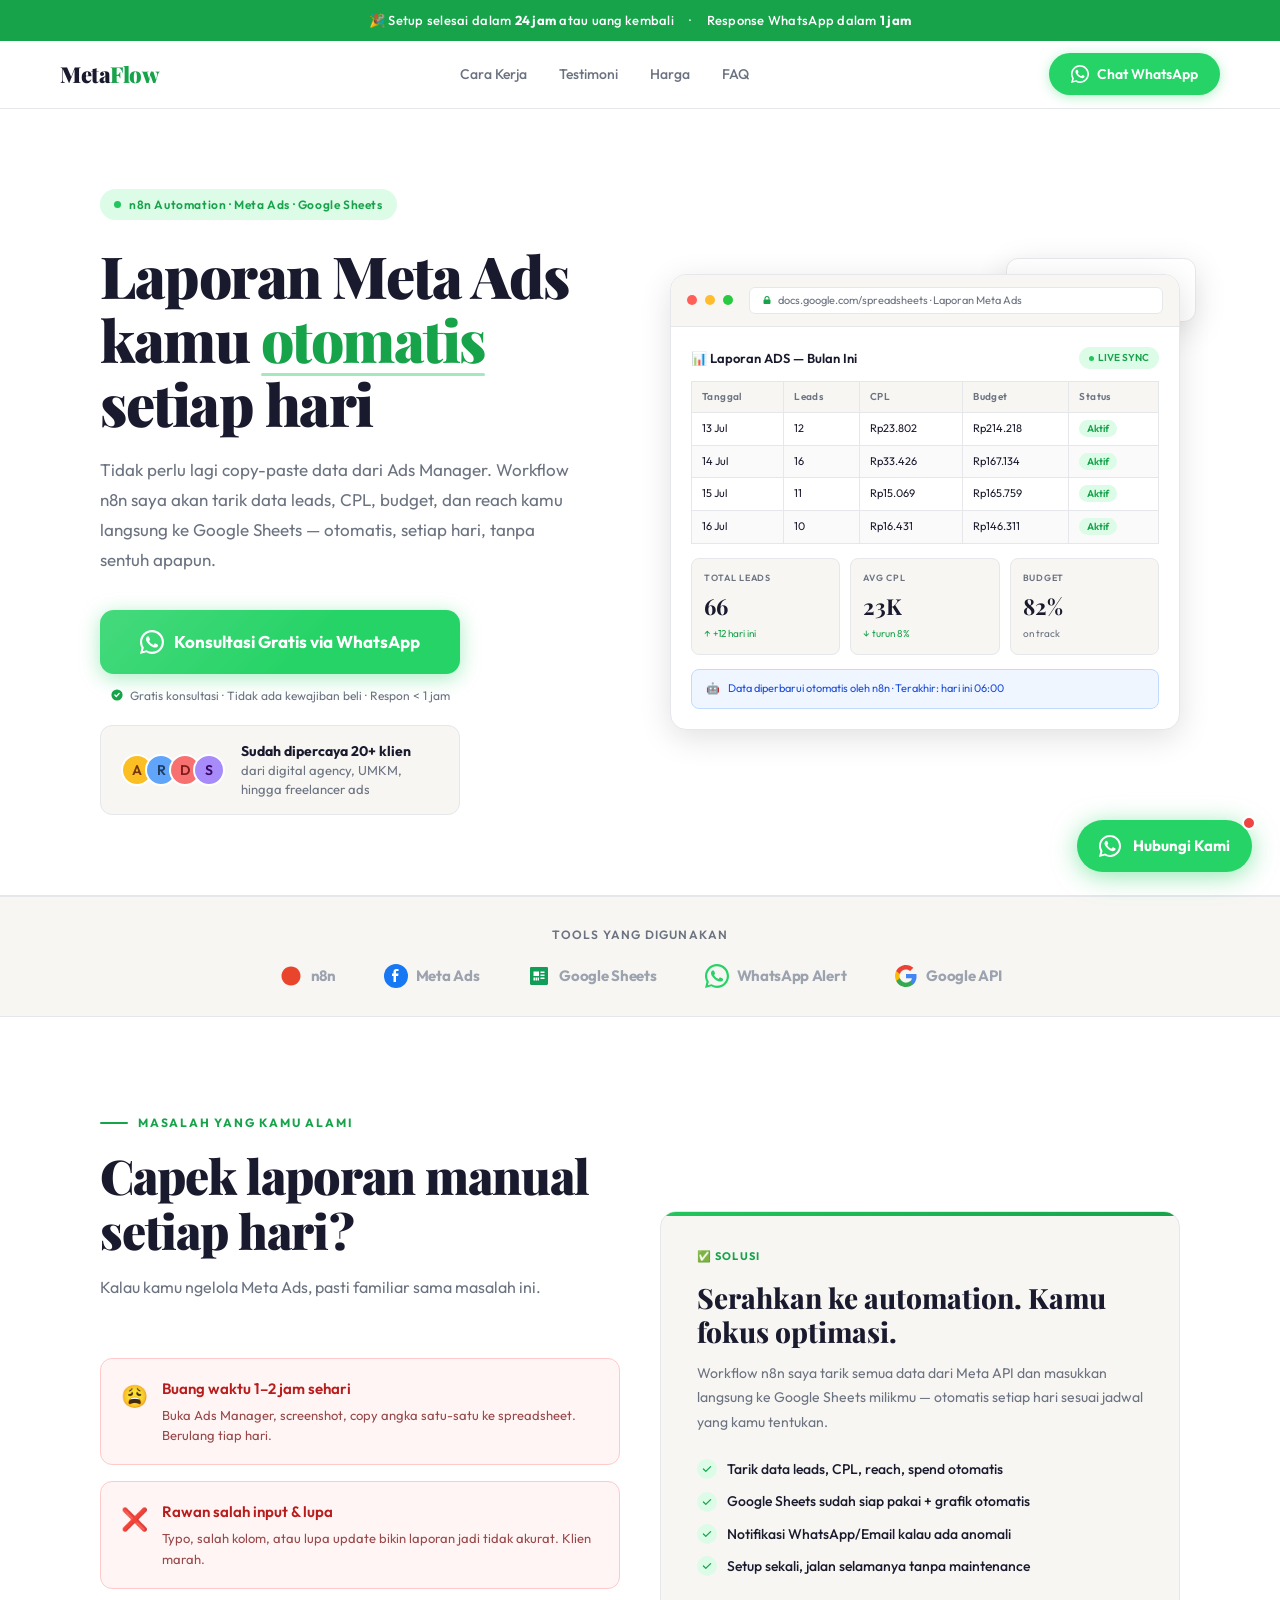
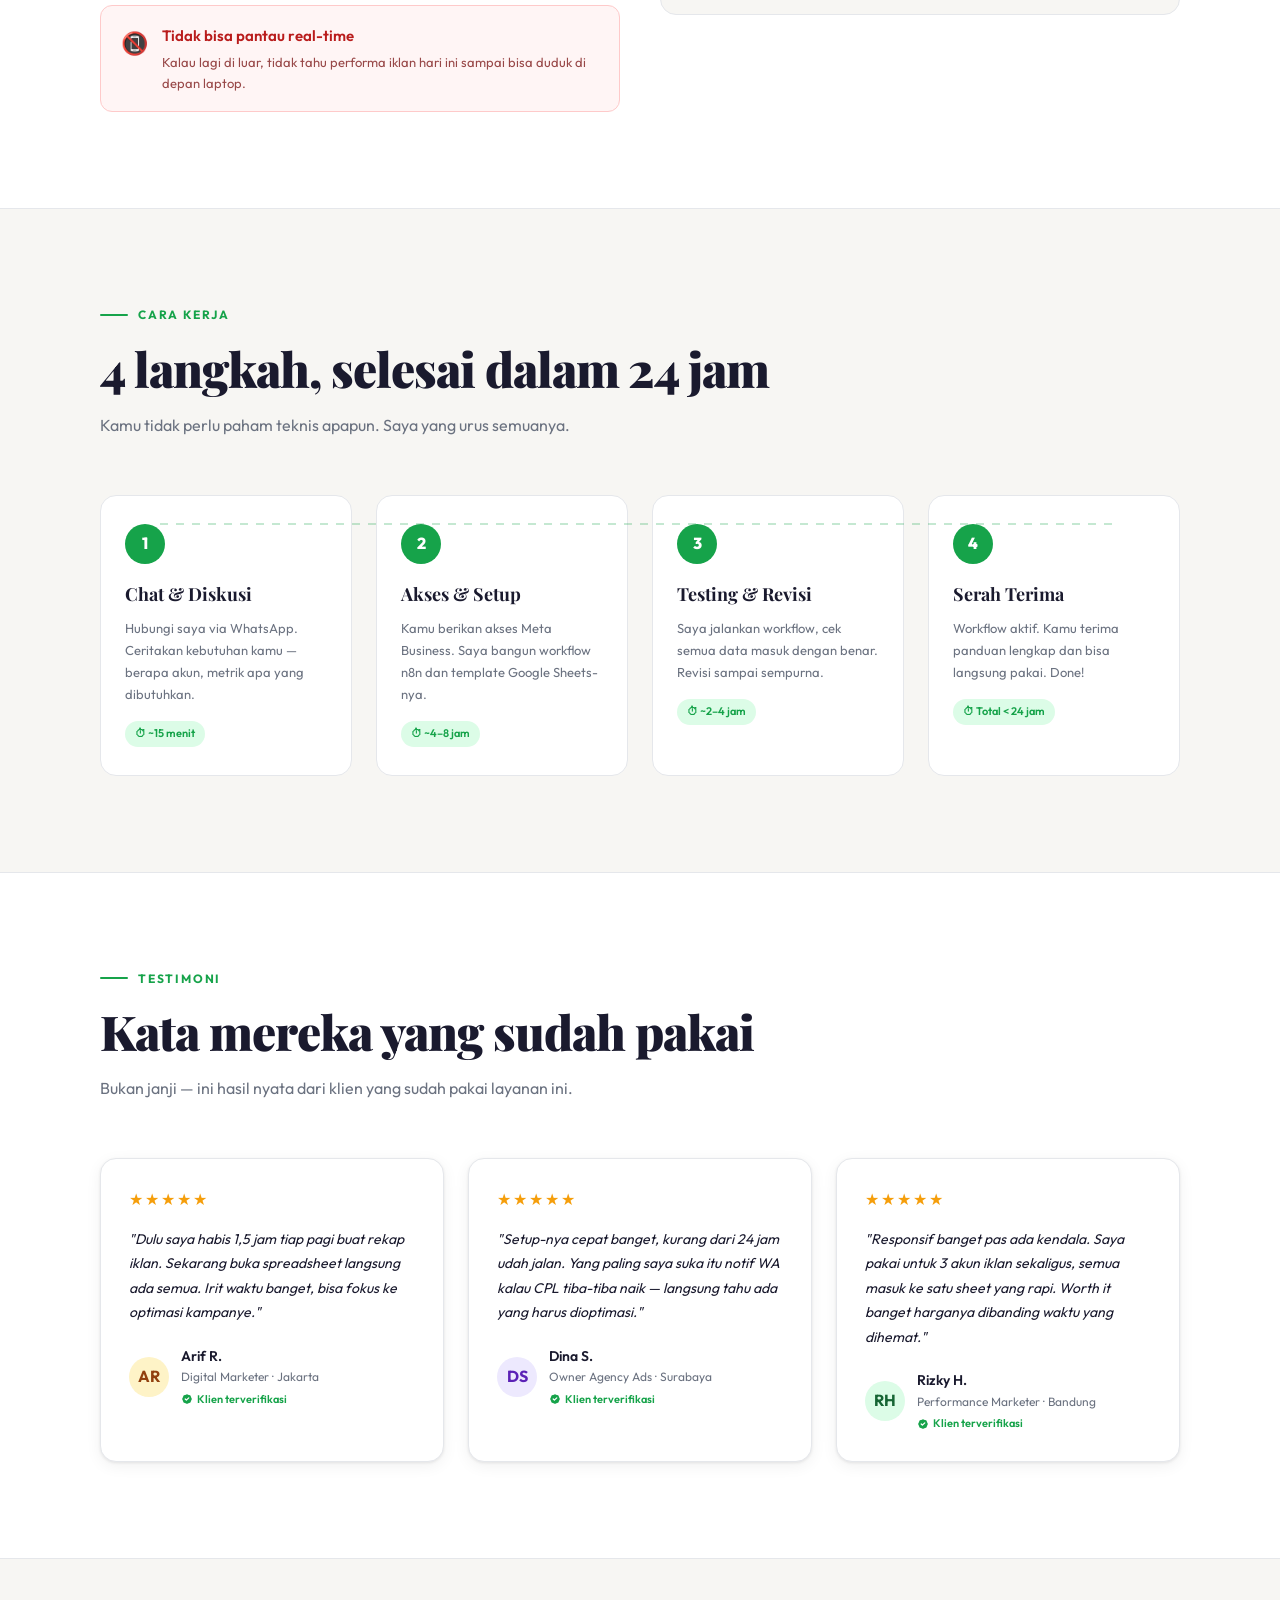
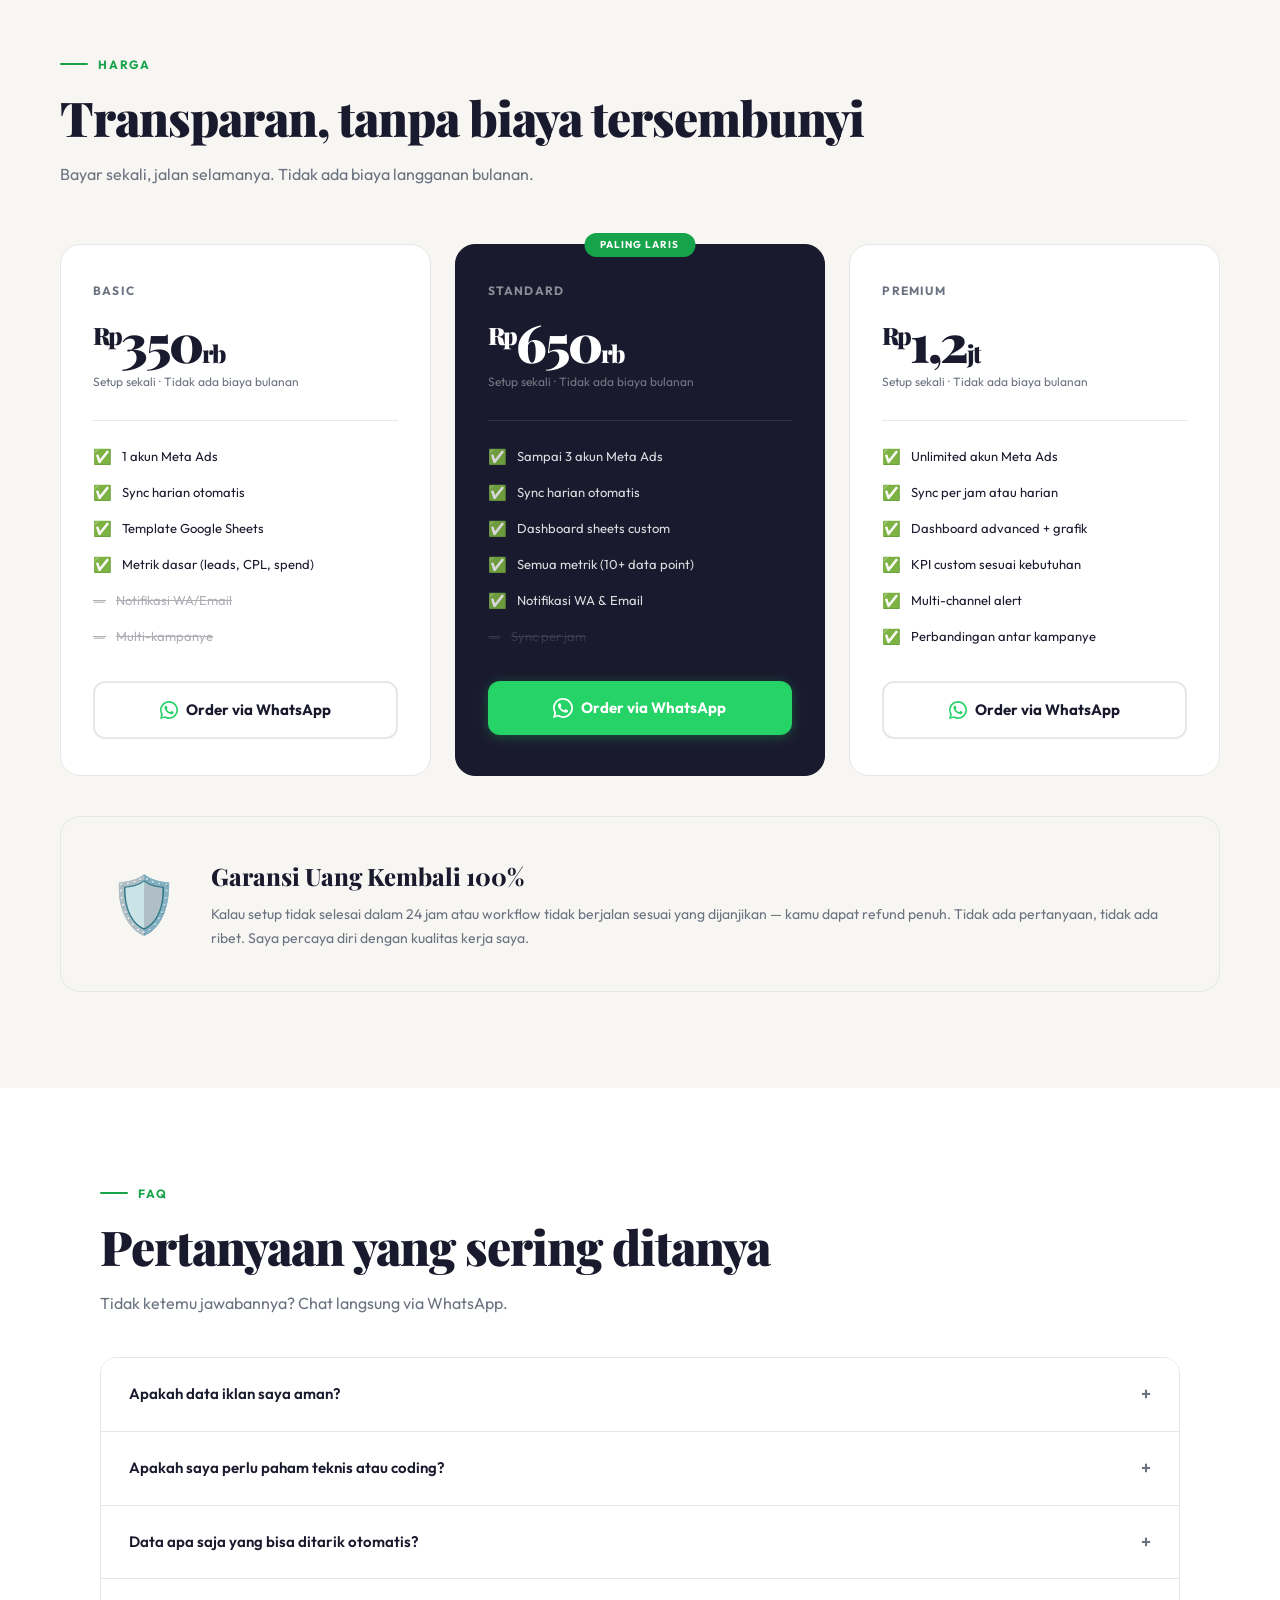
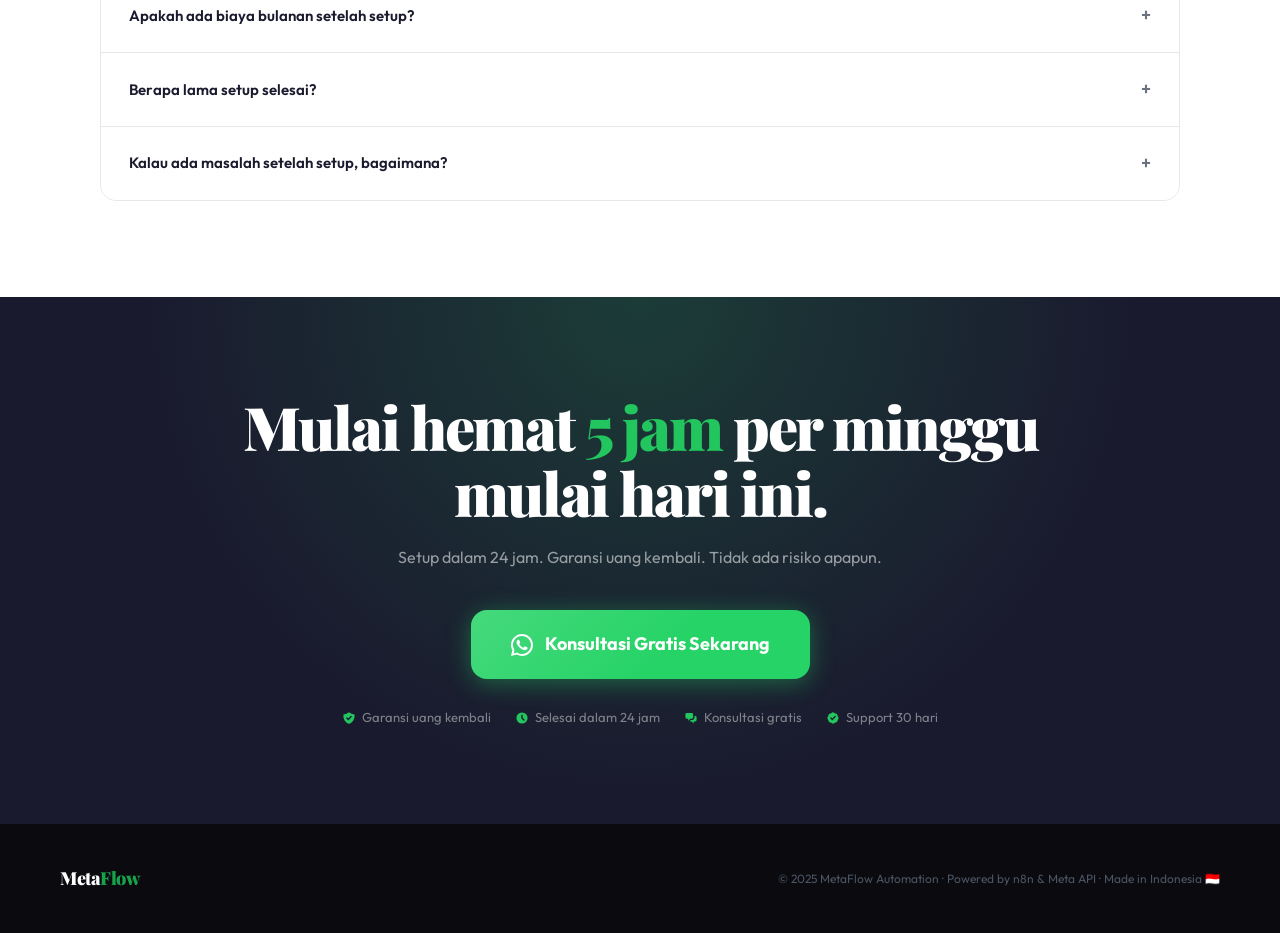
==== commit b2239faf: "Add Facebook Pixel tracking to WhatsApp links" ====
--- a/index.html
+++ b/index.html
@@ -6,6 +6,25 @@
 <title>MetaFlow — Auto Meta Ads Reporting to Google Sheets</title>
 <link href="https://fonts.googleapis.com/css2?family=Playfair+Display:wght@700;800;900&family=Outfit:wght@300;400;500;600&display=swap" rel="stylesheet">
 <link rel="stylesheet" href="style.css">
+
+<!-- Meta Pixel Code -->
+<script>
+!function(f,b,e,v,n,t,s)
+{if(f.fbq)return;n=f.fbq=function(){n.callMethod?
+n.callMethod.apply(n,arguments):n.queue.push(arguments)};
+if(!f._fbq)f._fbq=n;n.push=n;n.loaded=!0;n.version='2.0';
+n.queue=[];t=b.createElement(e);t.async=!0;
+t.src=v;s=b.getElementsByTagName(e)[0];
+s.parentNode.insertBefore(t,s)}(window, document,'script',
+'https://connect.facebook.net/en_US/fbevents.js');
+fbq('init', '3491341001021007');
+fbq('track', 'PageView');
+</script>
+<noscript><img height="1" width="1" style="display:none"
+src="https://www.facebook.com/tr?id=3491341001021007&ev=PageView&noscript=1"
+/></noscript>
+<!-- End Meta Pixel Code -->
+
 </head>
 <body>
 
@@ -25,7 +44,8 @@
     <a href="#pricing">Harga</a>
     <a href="#faq">FAQ</a>
   </div>
-  <a href="https://wa.me/6285136523690?text=Halo%20min,%20saya%20tertarik%20dengan%20layanan%20laporan%20meta%20Ads%20otomatis" class="nav-wa" target="_blank">
+  <a href="https://wa.me/6285136523690?text=Halo%20min,%20saya%20tertarik%20dengan%20layanan%20laporan%20meta%20Ads%20otomatis" class="nav-wa" target="_blank"
+     onclick="fbq('track', 'Contact')">
     <svg viewBox="0 0 24 24" fill="currentColor"><path d="M17.472 14.382c-.297-.149-1.758-.867-2.03-.967-.273-.099-.471-.148-.67.15-.197.297-.767.966-.94 1.164-.173.199-.347.223-.644.075-.297-.15-1.255-.463-2.39-1.475-.883-.788-1.48-1.761-1.653-2.059-.173-.297-.018-.458.13-.606.134-.133.298-.347.446-.52.149-.174.198-.298.298-.497.099-.198.05-.371-.025-.52-.075-.149-.669-1.612-.916-2.207-.242-.579-.487-.5-.669-.51-.173-.008-.371-.01-.57-.01-.198 0-.52.074-.792.372-.272.297-1.04 1.016-1.04 2.479 0 1.462 1.065 2.875 1.213 3.074.149.198 2.096 3.2 5.077 4.487.709.306 1.262.489 1.694.625.712.227 1.36.195 1.871.118.571-.085 1.758-.719 2.006-1.413.248-.694.248-1.289.173-1.413-.074-.124-.272-.198-.57-.347z"/><path d="M12 0C5.373 0 0 5.373 0 12c0 2.122.552 4.112 1.516 5.842L0 24l6.335-1.652A11.954 11.954 0 0012 24c6.627 0 12-5.373 12-12S18.627 0 12 0zm0 21.818a9.818 9.818 0 01-5.002-1.366l-.358-.214-3.76.98.999-3.645-.234-.374A9.818 9.818 0 0112 2.182c5.42 0 9.818 4.398 9.818 9.818 0 5.421-4.398 9.818-9.818 9.818z"/></svg>
     Chat WhatsApp
   </a>
@@ -42,7 +62,8 @@
       Tidak perlu lagi copy-paste data dari Ads Manager. Workflow n8n saya akan tarik data leads, CPL, budget, dan reach kamu langsung ke Google Sheets — otomatis, setiap hari, tanpa sentuh apapun.
     </p>
     <div class="hero-ctas">
-      <a href="https://wa.me/6285136523690?text=Halo%20min,%20saya%20tertarik%20dengan%20layanan%20laporan%20meta%20Ads%20otomatis" class="btn-wa-main" target="_blank">
+      <a href="https://wa.me/6285136523690?text=Halo%20min,%20saya%20tertarik%20dengan%20layanan%20laporan%20meta%20Ads%20otomatis" class="btn-wa-main" target="_blank"
+         onclick="fbq('track', 'Lead')">
         <svg viewBox="0 0 24 24" fill="currentColor"><path d="M17.472 14.382c-.297-.149-1.758-.867-2.03-.967-.273-.099-.471-.148-.67.15-.197.297-.767.966-.94 1.164-.173.199-.347.223-.644.075-.297-.15-1.255-.463-2.39-1.475-.883-.788-1.48-1.761-1.653-2.059-.173-.297-.018-.458.13-.606.134-.133.298-.347.446-.52.149-.174.198-.298.298-.497.099-.198.05-.371-.025-.52-.075-.149-.669-1.612-.916-2.207-.242-.579-.487-.5-.669-.51-.173-.008-.371-.01-.57-.01-.198 0-.52.074-.792.372-.272.297-1.04 1.016-1.04 2.479 0 1.462 1.065 2.875 1.213 3.074.149.198 2.096 3.2 5.077 4.487.709.306 1.262.489 1.694.625.712.227 1.36.195 1.871.118.571-.085 1.758-.719 2.006-1.413.248-.694.248-1.289.173-1.413-.074-.124-.272-.198-.57-.347z"/><path d="M12 0C5.373 0 0 5.373 0 12c0 2.122.552 4.112 1.516 5.842L0 24l6.335-1.652A11.954 11.954 0 0012 24c6.627 0 12-5.373 12-12S18.627 0 12 0zm0 21.818a9.818 9.818 0 01-5.002-1.366l-.358-.214-3.76.98.999-3.645-.234-.374A9.818 9.818 0 0112 2.182c5.42 0 9.818 4.398 9.818 9.818 0 5.421-4.398 9.818-9.818 9.818z"/></svg>
         Konsultasi Gratis via WhatsApp
       </a>
@@ -322,7 +343,8 @@
         <div class="feat-item off"><span class="feat-icon">—</span> Notifikasi WA/Email</div>
         <div class="feat-item off"><span class="feat-icon">—</span> Multi-kampanye</div>
       </div>
-      <a href="https://wa.me/6285136523690?text=Halo%20min,%20saya%20mau%20order%20paket%20Basic%20Meta%20Ads%20Automation" class="btn-order btn-order-outline" target="_blank">
+      <a href="https://wa.me/6285136523690?text=Halo%20min,%20saya%20mau%20order%20paket%20Basic%20Meta%20Ads%20Automation" class="btn-order btn-order-outline" target="_blank"
+         onclick="fbq('track', 'InitiateCheckout', {value: 350000, currency: 'IDR', content_name: 'Paket Basic'})">
         <svg viewBox="0 0 24 24" fill="currentColor" style="width:18px;height:18px;color:var(--wa)"><path d="M17.472 14.382c-.297-.149-1.758-.867-2.03-.967-.273-.099-.471-.148-.67.15-.197.297-.767.966-.94 1.164-.173.199-.347.223-.644.075-.297-.15-1.255-.463-2.39-1.475-.883-.788-1.48-1.761-1.653-2.059-.173-.297-.018-.458.13-.606.134-.133.298-.347.446-.52.149-.174.198-.298.298-.497.099-.198.05-.371-.025-.52-.075-.149-.669-1.612-.916-2.207-.242-.579-.487-.5-.669-.51-.173-.008-.371-.01-.57-.01-.198 0-.52.074-.792.372-.272.297-1.04 1.016-1.04 2.479 0 1.462 1.065 2.875 1.213 3.074.149.198 2.096 3.2 5.077 4.487.709.306 1.262.489 1.694.625.712.227 1.36.195 1.871.118.571-.085 1.758-.719 2.006-1.413.248-.694.248-1.289.173-1.413-.074-.124-.272-.198-.57-.347z"/><path d="M12 0C5.373 0 0 5.373 0 12c0 2.122.552 4.112 1.516 5.842L0 24l6.335-1.652A11.954 11.954 0 0012 24c6.627 0 12-5.373 12-12S18.627 0 12 0zm0 21.818a9.818 9.818 0 01-5.002-1.366l-.358-.214-3.76.98.999-3.645-.234-.374A9.818 9.818 0 0112 2.182c5.42 0 9.818 4.398 9.818 9.818 0 5.421-4.398 9.818-9.818 9.818z"/></svg>
         Order via WhatsApp
       </a>
@@ -342,7 +364,8 @@
         <div class="feat-item"><span class="feat-icon">✅</span> Notifikasi WA & Email</div>
         <div class="feat-item off" style="color:rgba(255,255,255,0.35)"><span class="feat-icon">—</span> Sync per jam</div>
       </div>
-      <a href="https://wa.me/6285136523690?text=Halo%2C%20saya%20mau%20order%20paket%20Standard%20Meta%20Ads%20Automation" class="btn-order btn-order-wa" target="_blank">
+      <a href="https://wa.me/6285136523690?text=Halo%2C%20saya%20mau%20order%20paket%20Standard%20Meta%20Ads%20Automation" class="btn-order btn-order-wa" target="_blank"
+         onclick="fbq('track', 'InitiateCheckout', {value: 650000, currency: 'IDR', content_name: 'Paket Standard'})">
         <svg viewBox="0 0 24 24" fill="currentColor"><path d="M17.472 14.382c-.297-.149-1.758-.867-2.03-.967-.273-.099-.471-.148-.67.15-.197.297-.767.966-.94 1.164-.173.199-.347.223-.644.075-.297-.15-1.255-.463-2.39-1.475-.883-.788-1.48-1.761-1.653-2.059-.173-.297-.018-.458.13-.606.134-.133.298-.347.446-.52.149-.174.198-.298.298-.497.099-.198.05-.371-.025-.52-.075-.149-.669-1.612-.916-2.207-.242-.579-.487-.5-.669-.51-.173-.008-.371-.01-.57-.01-.198 0-.52.074-.792.372-.272.297-1.04 1.016-1.04 2.479 0 1.462 1.065 2.875 1.213 3.074.149.198 2.096 3.2 5.077 4.487.709.306 1.262.489 1.694.625.712.227 1.36.195 1.871.118.571-.085 1.758-.719 2.006-1.413.248-.694.248-1.289.173-1.413-.074-.124-.272-.198-.57-.347z"/><path d="M12 0C5.373 0 0 5.373 0 12c0 2.122.552 4.112 1.516 5.842L0 24l6.335-1.652A11.954 11.954 0 0012 24c6.627 0 12-5.373 12-12S18.627 0 12 0zm0 21.818a9.818 9.818 0 01-5.002-1.366l-.358-.214-3.76.98.999-3.645-.234-.374A9.818 9.818 0 0112 2.182c5.42 0 9.818 4.398 9.818 9.818 0 5.421-4.398 9.818-9.818 9.818z"/></svg>
         Order via WhatsApp
       </a>
@@ -361,7 +384,8 @@
         <div class="feat-item"><span class="feat-icon">✅</span> Multi-channel alert</div>
         <div class="feat-item"><span class="feat-icon">✅</span> Perbandingan antar kampanye</div>
       </div>
-      <a href="https://wa.me/6285136523690?text=Halo%2C%20saya%20mau%20order%20paket%20Premium%20Meta%20Ads%20Automation" class="btn-order btn-order-outline" target="_blank">
+      <a href="https://wa.me/6285136523690?text=Halo%2C%20saya%20mau%20order%20paket%20Premium%20Meta%20Ads%20Automation" class="btn-order btn-order-outline" target="_blank"
+         onclick="fbq('track', 'InitiateCheckout', {value: 1200000, currency: 'IDR', content_name: 'Paket Premium'})">
         <svg viewBox="0 0 24 24" fill="currentColor" style="width:18px;height:18px;color:var(--wa)"><path d="M17.472 14.382c-.297-.149-1.758-.867-2.03-.967-.273-.099-.471-.148-.67.15-.197.297-.767.966-.94 1.164-.173.199-.347.223-.644.075-.297-.15-1.255-.463-2.39-1.475-.883-.788-1.48-1.761-1.653-2.059-.173-.297-.018-.458.13-.606.134-.133.298-.347.446-.52.149-.174.198-.298.298-.497.099-.198.05-.371-.025-.52-.075-.149-.669-1.612-.916-2.207-.242-.579-.487-.5-.669-.51-.173-.008-.371-.01-.57-.01-.198 0-.52.074-.792.372-.272.297-1.04 1.016-1.04 2.479 0 1.462 1.065 2.875 1.213 3.074.149.198 2.096 3.2 5.077 4.487.709.306 1.262.489 1.694.625.712.227 1.36.195 1.871.118.571-.085 1.758-.719 2.006-1.413.248-.694.248-1.289.173-1.413-.074-.124-.272-.198-.57-.347z"/><path d="M12 0C5.373 0 0 5.373 0 12c0 2.122.552 4.112 1.516 5.842L0 24l6.335-1.652A11.954 11.954 0 0012 24c6.627 0 12-5.373 12-12S18.627 0 12 0zm0 21.818a9.818 9.818 0 01-5.002-1.366l-.358-.214-3.76.98.999-3.645-.234-.374A9.818 9.818 0 0112 2.182c5.42 0 9.818 4.398 9.818 9.818 0 5.421-4.398 9.818-9.818 9.818z"/></svg>
         Order via WhatsApp
       </a>
@@ -415,8 +439,13 @@
 <div class="final-cta">
   <h2>Mulai hemat <span>5 jam</span> per minggu<br>mulai hari ini.</h2>
   <p>Setup dalam 24 jam. Garansi uang kembali. Tidak ada risiko apapun.</p>
-  <a href="https://wa.me/6285136523690?text=Halo%2C%20saya%20tertarik%20dengan%20layanan%20laporan%20Meta%20Ads%20otomatis.%20Boleh%20konsultasi%20dulu%3F" class="final-btn" target="_blank">
-    <svg viewBox="0 0 24 24" fill="currentColor"><path d="M17.472 14.382c-.297-.149-1.758-.867-2.03-.967-.273-.099-.471-.148-.67.15-.197.297-.767.966-.94 1.164-.173.199-.347.223-.644.075-.297-.15-1.255-.463-2.39-1.475-.883-.788-1.48-1.761-1.653-2.059-.173-.297-.018-.458.13-.606.134-.133.298-.347.446-.52.149-.174.198-.298.298-.497.099-.198.05-.371-.025-.52-.075-.149-.669-1.612-.916-2.207-.242-.579-.487-.5 -.669 -.5  - .  - .  - .  - .  - .  - .  - .  - .  - .
+  <a href="https://wa.me/6285136523690?text=Halo%2C%20saya%20tertarik%20dengan%20layanan%20laporan%20Meta%20Ads%20otomatis.%20Boleh%20konsultasi%20dulu%3F" class="final-btn" target="_blank"
+     onclick="fbq('track', 'Lead')">
+    <svg viewBox="0 0 24 24" fill="currentColor" style="width:22px;height:22px"><path d="M17.472 14.382c-.297-.149-1.758-.867-2.03-.967-.273-.099-.471-.148-.67.15-.197.297-.767.966-.94 1.164-.173.199-.347.223-.644.075-.297-.15-1.255-.463-2.39-1.475-.883-.788-1.48-1.761-1.653-2.059-.173-.297-.018-.458.13-.606.134-.133.298-.347.446-.52.149-.174.198-.298.298-.497.099-.198.05-.371-.025-.52-.075-.149-.669-1.612-.916-2.207-.242-.579-.487-.5-.669-.51-.173-.008-.371-.01-.57-.01-.198 0-.52.074-.792.372-.272.297-1.04 1.016-1.04 2.479 0 1.462 1.065 2.875 1.213 3.074.149.198 2.096 3.2 5.077 4.487.709.306 1.262.489 1.694.625.712.227 1.36.195 1.871.118.571-.085 1.758-.719 2.006-1.413.248-.694.248-1.289.173-1.413-.074-.124-.272-.198-.57-.347z"/><path d="M12 0C5.373 0 0 5.373 0 12c0 2.122.552 4.112 1.516 5.842L0 24l6.335-1.652A11.954 11.954 0 0012 24c6.627 0 12-5.373 12-12S18.627 0 12 0zm0 21.818a9.818 9.818 0 01-5.002-1.366l-.358-.214-3.76.98.999-3.645-.234-.374A9.818 9.818 0 0112 2.182c5.42 0 9.818 4.398 9.818 9.818 0 5.421-4.398 9.818-9.818 9.818z"/></svg>
+    Konsultasi Gratis Sekarang
+  </a>
+  <div class="final-reassure">
+    <div class="fr-item">
       <svg viewBox="0 0 20 20" fill="currentColor"><path fill-rule="evenodd" d="M2.166 4.999A11.954 11.954 0 0010 1.944 11.954 11.954 0 0017.834 5c.11.65.166 1.32.166 2.001 0 5.225-3.34 9.67-8 11.317C5.34 16.67 2 12.225 2 7c0-.682.057-1.35.166-2.001zm11.541 3.708a1 1 0 00-1.414-1.414L9 10.586 7.707 9.293a1 1 0 00-1.414 1.414l2 2a1 1 0 001.414 0l4-4z" clip-rule="evenodd"/></svg>
       Garansi uang kembali
     </div>
@@ -442,7 +471,8 @@
 </footer>
 
 <!-- Floating WA Button -->
-<a href="https://wa.me/6285136523690?text=Halo%20min,%20saya%20tertarik%20dengan%20layanan%20laporan%20Meta%20Ads%20otomatis" class="float-wa" target="_blank">
+<a href="https://wa.me/6285136523690?text=Halo%20min,%20saya%20tertarik%20dengan%20layanan%20laporan%20Meta%20Ads%20otomatis" class="float-wa" target="_blank"
+   onclick="fbq('track', 'Contact')">
   <div class="float-wa-pulse"></div>
   <svg viewBox="0 0 24 24" fill="currentColor"><path d="M17.472 14.382c-.297-.149-1.758-.867-2.03-.967-.273-.099-.471-.148-.67.15-.197.297-.767.966-.94 1.164-.173.199-.347.223-.644.075-.297-.15-1.255-.463-2.39-1.475-.883-.788-1.48-1.761-1.653-2.059-.173-.297-.018-.458.13-.606.134-.133.298-.347.446-.52.149-.174.198-.298.298-.497.099-.198.05-.371-.025-.52-.075-.149-.669-1.612-.916-2.207-.242-.579-.487-.5-.669-.51-.173-.008-.371-.01-.57-.01-.198 0-.52.074-.792.372-.272.297-1.04 1.016-1.04 2.479 0 1.462 1.065 2.875 1.213 3.074.149.198 2.096 3.2 5.077 4.487.709.306 1.262.489 1.694.625.712.227 1.36.195 1.871.118.571-.085 1.758-.719 2.006-1.413.248-.694.248-1.289.173-1.413-.074-.124-.272-.198-.57-.347z"/><path d="M12 0C5.373 0 0 5.373 0 12c0 2.122.552 4.112 1.516 5.842L0 24l6.335-1.652A11.954 11.954 0 0012 24c6.627 0 12-5.373 12-12S18.627 0 12 0zm0 21.818a9.818 9.818 0 01-5.002-1.366l-.358-.214-3.76.98.999-3.645-.234-.374A9.818 9.818 0 0112 2.182c5.42 0 9.818 4.398 9.818 9.818 0 5.421-4.398 9.818-9.818 9.818z"/></svg>
   <span>Hubungi Kami</span>
